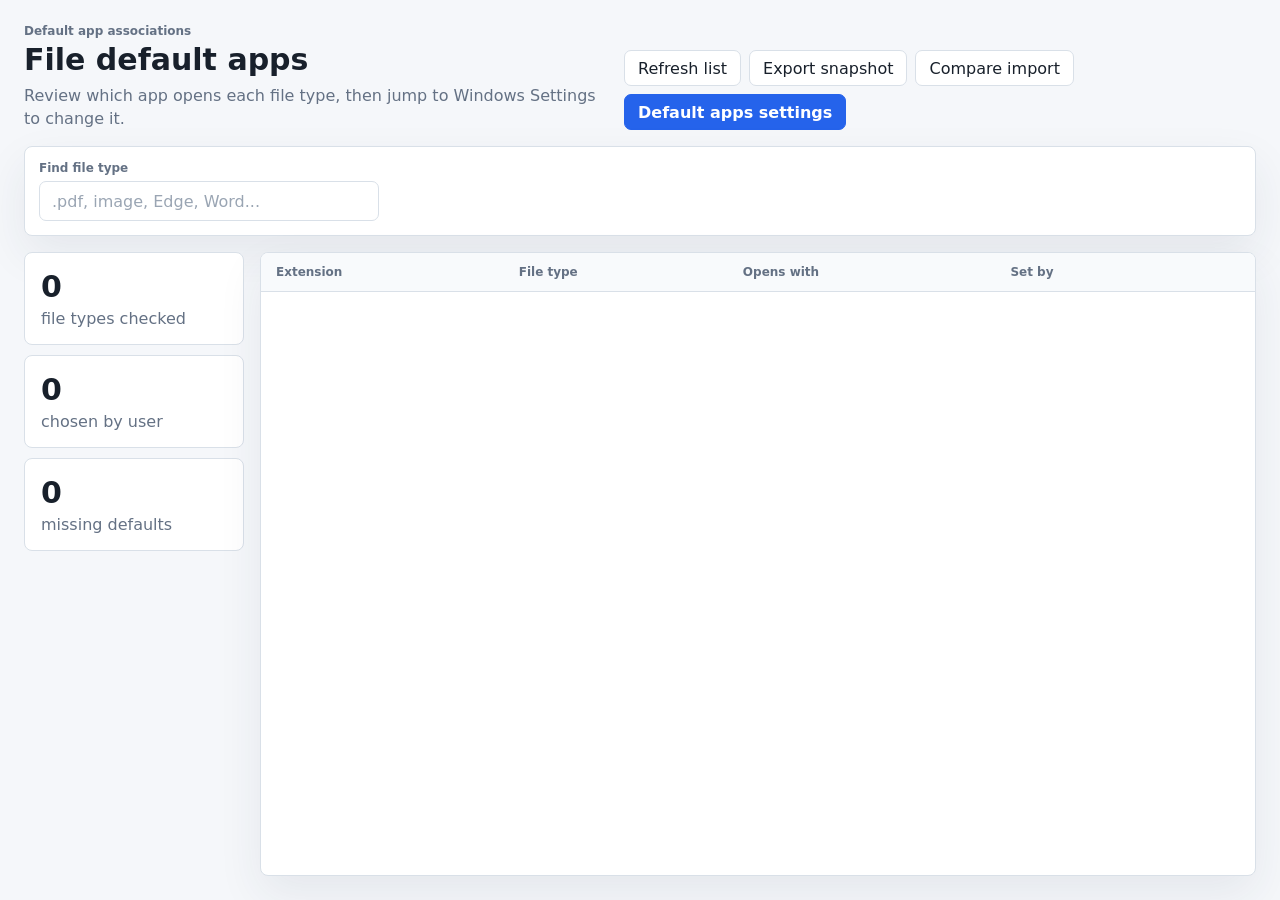
==== src/OpenWithManager.App/Web/index.html @ b6d0400b "Refine default apps UI" ====
<!doctype html>
<html lang="en">
  <head>
    <meta charset="utf-8" />
    <meta name="viewport" content="width=device-width, initial-scale=1" />
    <title>OpenWith Manager</title>
    <link rel="stylesheet" href="./styles.css" />
  </head>
  <body>
    <main class="shell">
      <section class="topbar">
        <div>
          <p class="eyebrow">Default app associations</p>
          <h1>File default apps</h1>
          <p class="subtitle">Review which app opens each file type, then jump to Windows Settings to change it.</p>
        </div>
        <div class="actions">
          <button id="refreshButton" class="icon-button" title="Refresh associations">Refresh list</button>
          <button id="exportButton" class="secondary">Export snapshot</button>
          <button id="importButton" class="secondary">Compare import</button>
          <button id="settingsButton" class="primary">Default apps settings</button>
        </div>
      </section>

      <section class="toolbar">
        <label class="search">
          <span>Find file type</span>
          <input id="searchInput" type="search" placeholder=".pdf, image, Edge, Word..." autocomplete="off" />
        </label>
        <div id="categoryFilters" class="filters"></div>
      </section>

      <section class="content">
        <aside class="summary">
          <div>
            <span class="metric" id="totalCount">0</span>
            <p>file types checked</p>
          </div>
          <div>
            <span class="metric" id="userChoiceCount">0</span>
            <p>chosen by user</p>
          </div>
          <div>
            <span class="metric" id="unknownCount">0</span>
            <p>missing defaults</p>
          </div>
        </aside>

        <section class="tableWrap">
          <table>
            <thead>
              <tr>
                <th>Extension</th>
                <th>File type</th>
                <th>Opens with</th>
                <th>Set by</th>
                <th></th>
              </tr>
            </thead>
            <tbody id="associationRows"></tbody>
          </table>
          <div id="emptyState" class="empty" hidden>No file types match your search.</div>
        </section>
      </section>
    </main>

    <dialog id="importDialog">
      <form method="dialog">
        <header>
          <h2>Snapshot comparison</h2>
          <button value="close" class="plain">Close</button>
        </header>
        <div id="importSummary" class="dialogSummary"></div>
        <div id="diffRows" class="diffRows"></div>
      </form>
    </dialog>

    <div id="toast" class="toast" hidden></div>
    <script src="./app.js"></script>
  </body>
</html>
---- src/OpenWithManager.App/Web/styles.css ----
:root {
  color-scheme: light;
  --bg: #f5f7fa;
  --surface: #ffffff;
  --surface-soft: #eef2f6;
  --text: #18202b;
  --muted: #647184;
  --line: #d9e0e8;
  --line-strong: #c4ceda;
  --accent: #2563eb;
  --accent-strong: #1d4ed8;
  --accent-soft: #e8f0ff;
  --warn: #b45309;
  --warn-soft: #fff4df;
  --shadow: 0 18px 45px rgb(38 52 74 / .08);
  font-family: "Segoe UI", system-ui, -apple-system, BlinkMacSystemFont, sans-serif;
}

* {
  box-sizing: border-box;
}

html {
  background: var(--bg);
}

body {
  margin: 0;
  min-width: 920px;
  color: var(--text);
  background: var(--bg);
}

button,
input {
  font: inherit;
}

button {
  border: 0;
  cursor: pointer;
}

button:focus-visible,
input:focus-visible {
  outline: 3px solid rgb(37 99 235 / .22);
  outline-offset: 2px;
}

.shell {
  display: grid;
  grid-template-rows: auto auto 1fr;
  gap: 16px;
  min-height: 100vh;
  padding: 24px;
}

.topbar,
.toolbar,
.content {
  width: 100%;
}

.topbar {
  display: flex;
  align-items: flex-end;
  justify-content: space-between;
  gap: 24px;
}

.eyebrow {
  margin: 0 0 5px;
  color: var(--muted);
  font-size: 12px;
  font-weight: 600;
}

h1 {
  margin: 0;
  font-size: 30px;
  line-height: 1.1;
  letter-spacing: 0;
}

.subtitle {
  max-width: 620px;
  margin: 8px 0 0;
  color: var(--muted);
  line-height: 1.45;
}

.actions,
.filters {
  display: flex;
  align-items: center;
  gap: 8px;
  flex-wrap: wrap;
}

.primary,
.secondary,
.icon-button,
.filter,
.plain {
  min-height: 36px;
  padding: 0 13px;
  border-radius: 7px;
  color: var(--text);
  background: var(--surface);
  border: 1px solid var(--line);
  transition: background .18s ease, border-color .18s ease, color .18s ease, transform .18s ease;
}

.primary {
  color: #ffffff;
  background: var(--accent);
  border-color: var(--accent);
  font-weight: 600;
}

.primary:hover {
  background: var(--accent-strong);
  border-color: var(--accent-strong);
}

.secondary:hover,
.icon-button:hover,
.filter:hover,
.plain:hover,
.rowAction:hover {
  border-color: var(--line-strong);
  background: var(--surface-soft);
}

.primary:active,
.secondary:active,
.icon-button:active,
.filter:active,
.plain:active,
.rowAction:active {
  transform: translateY(1px);
}

.toolbar {
  display: flex;
  align-items: flex-end;
  justify-content: space-between;
  gap: 18px;
  padding: 14px;
  border: 1px solid var(--line);
  border-radius: 8px;
  background: var(--surface);
  box-shadow: var(--shadow);
}

.search {
  display: grid;
  gap: 6px;
  min-width: 340px;
}

.search span {
  color: var(--muted);
  font-size: 12px;
  font-weight: 600;
}

input {
  width: 100%;
  height: 40px;
  padding: 0 12px;
  border-radius: 7px;
  color: var(--text);
  background: #ffffff;
  border: 1px solid var(--line);
  outline: none;
}

input::placeholder {
  color: #9aa5b3;
}

input:focus {
  border-color: var(--accent);
}

.filter[aria-pressed="true"] {
  color: var(--accent-strong);
  background: var(--accent-soft);
  border-color: #b8cdfb;
  font-weight: 650;
}

.content {
  display: grid;
  grid-template-columns: 220px minmax(0, 1fr);
  gap: 16px;
  min-height: 0;
}

.summary {
  display: grid;
  align-content: start;
  gap: 10px;
}

.summary div {
  padding: 16px;
  border-radius: 8px;
  border: 1px solid var(--line);
  background: var(--surface);
}

.metric {
  display: block;
  font-size: 30px;
  font-weight: 700;
  font-variant-numeric: tabular-nums;
}

.summary p {
  margin: 5px 0 0;
  color: var(--muted);
}

.tableWrap {
  overflow: hidden;
  border-radius: 8px;
  border: 1px solid var(--line);
  background: var(--surface);
  box-shadow: var(--shadow);
}

table {
  width: 100%;
  border-collapse: collapse;
}

thead {
  position: sticky;
  top: 0;
  z-index: 1;
  background: #f8fafc;
}

th,
td {
  padding: 12px 15px;
  border-bottom: 1px solid var(--line);
  text-align: left;
  vertical-align: middle;
}

th {
  color: var(--muted);
  font-size: 12px;
  font-weight: 650;
}

td {
  color: var(--text);
}

tbody tr:hover {
  background: #f9fbfd;
}

.extension {
  color: var(--accent-strong);
  font-weight: 700;
}

.muted {
  color: var(--muted);
}

.source {
  display: inline-flex;
  align-items: center;
  min-height: 24px;
  padding: 0 8px;
  border-radius: 7px;
  color: var(--muted);
  background: #f3f5f8;
  border: 1px solid var(--line);
  font-size: 12px;
  font-weight: 600;
}

.source.UserChoice {
  color: var(--accent-strong);
  background: var(--accent-soft);
  border-color: #b8cdfb;
}

.source.Unknown {
  color: var(--warn);
  background: var(--warn-soft);
  border-color: #f6d79a;
}

.rowAction {
  min-height: 31px;
  padding: 0 10px;
  border-radius: 7px;
  color: var(--accent-strong);
  background: transparent;
  border: 1px solid var(--line);
  transition: background .18s ease, border-color .18s ease, transform .18s ease;
}

.empty {
  padding: 42px;
  color: var(--muted);
  text-align: center;
}

dialog {
  width: min(780px, 90vw);
  max-height: 80vh;
  color: var(--text);
  background: var(--surface);
  border: 1px solid var(--line);
  border-radius: 8px;
  box-shadow: 0 24px 70px rgb(38 52 74 / .18);
}

dialog::backdrop {
  background: rgb(24 32 43 / .28);
}

dialog header {
  display: flex;
  justify-content: space-between;
  align-items: center;
  gap: 18px;
}

dialog h2 {
  margin: 0;
  font-size: 22px;
}

.dialogSummary {
  margin: 16px 0;
  color: var(--muted);
}

.diffRows {
  display: grid;
  gap: 8px;
  max-height: 54vh;
  overflow: auto;
}

.diffItem {
  display: grid;
  grid-template-columns: 90px 1fr 110px;
  gap: 12px;
  padding: 12px;
  border: 1px solid var(--line);
  border-radius: 8px;
  background: #fbfcfe;
}

.toast {
  position: fixed;
  right: 24px;
  bottom: 24px;
  max-width: 420px;
  padding: 13px 15px;
  border-radius: 8px;
  color: var(--text);
  background: var(--surface);
  border: 1px solid var(--line-strong);
  box-shadow: 0 18px 50px rgb(38 52 74 / .18);
}
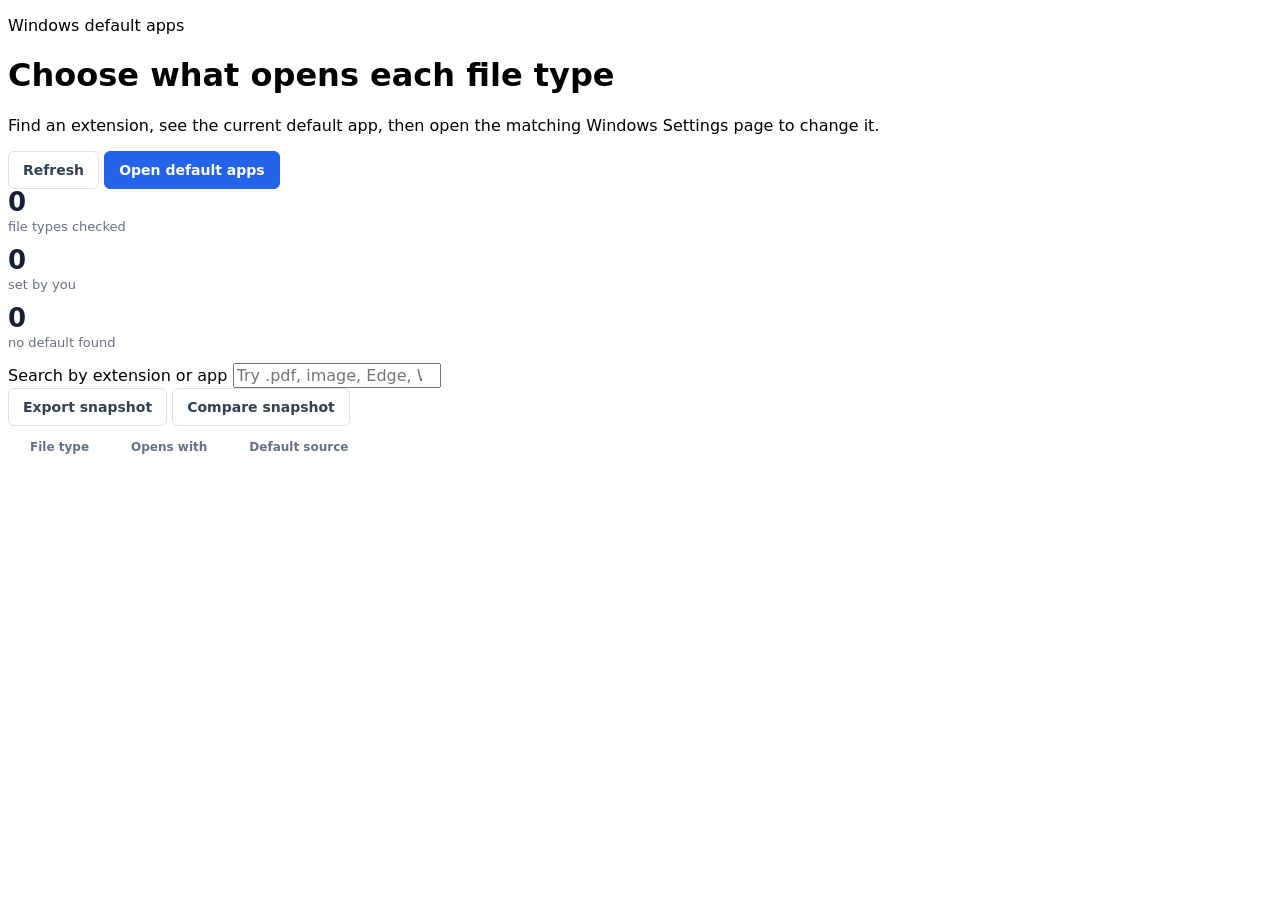
==== commit 8100ff95: "Rework UI with local Tailwind" ====
--- a/src/OpenWithManager.App/Web/index.html
+++ b/src/OpenWithManager.App/Web/index.html
@@ -4,78 +4,97 @@
     <meta charset="utf-8" />
     <meta name="viewport" content="width=device-width, initial-scale=1" />
     <title>OpenWith Manager</title>
+    <script src="./vendor/tailwindcss-3.4.17.js"></script>
     <link rel="stylesheet" href="./styles.css" />
   </head>
-  <body>
-    <main class="shell">
-      <section class="topbar">
-        <div>
-          <p class="eyebrow">Default app associations</p>
-          <h1>File default apps</h1>
-          <p class="subtitle">Review which app opens each file type, then jump to Windows Settings to change it.</p>
+  <body class="bg-slate-50 text-slate-900 antialiased">
+    <main class="mx-auto flex min-h-screen max-w-7xl flex-col gap-5 px-4 py-5 sm:px-6 lg:px-7">
+      <header class="rounded-lg border border-slate-200 bg-white px-6 py-5 shadow-sm">
+        <div class="flex flex-col items-start justify-between gap-4 lg:flex-row lg:gap-8">
+          <div class="max-w-2xl">
+            <p class="text-sm font-medium text-blue-700">Windows default apps</p>
+            <h1 class="mt-1 text-3xl font-semibold tracking-normal text-slate-900">Choose what opens each file type</h1>
+            <p class="mt-2 text-sm leading-6 text-slate-500">
+              Find an extension, see the current default app, then open the matching Windows Settings page to change it.
+            </p>
+          </div>
+          <div class="flex shrink-0 flex-wrap items-center gap-2">
+            <button id="refreshButton" class="btn-secondary" title="Refresh file type list">Refresh</button>
+            <button id="settingsButton" class="btn-primary">Open default apps</button>
+          </div>
         </div>
-        <div class="actions">
-          <button id="refreshButton" class="icon-button" title="Refresh associations">Refresh list</button>
-          <button id="exportButton" class="secondary">Export snapshot</button>
-          <button id="importButton" class="secondary">Compare import</button>
-          <button id="settingsButton" class="primary">Default apps settings</button>
+
+        <div class="mt-5 grid gap-px overflow-hidden rounded-md border border-slate-200 bg-slate-200 sm:grid-cols-3">
+          <div class="bg-slate-50 px-4 py-3">
+            <span class="metric" id="totalCount">0</span>
+            <p class="metric-label">file types checked</p>
+          </div>
+          <div class="bg-slate-50 px-4 py-3">
+            <span class="metric" id="userChoiceCount">0</span>
+            <p class="metric-label">set by you</p>
+          </div>
+          <div class="bg-slate-50 px-4 py-3">
+            <span class="metric" id="unknownCount">0</span>
+            <p class="metric-label">no default found</p>
+          </div>
         </div>
+      </header>
+
+      <section class="rounded-lg border border-slate-200 bg-white p-4 shadow-sm">
+        <div class="flex flex-col items-stretch justify-between gap-4 lg:flex-row lg:items-end">
+          <label class="grid flex-1 gap-2">
+            <span class="text-sm font-medium text-slate-900">Search by extension or app</span>
+            <input
+              id="searchInput"
+              class="h-11 rounded-md border border-slate-200 bg-white px-3 text-sm text-slate-900 outline-none transition focus:border-blue-500 focus:ring-4 focus:ring-blue-100"
+              type="search"
+              placeholder="Try .pdf, image, Edge, Word..."
+              autocomplete="off"
+            />
+          </label>
+          <div class="flex shrink-0 flex-wrap items-center gap-2">
+            <button id="exportButton" class="btn-secondary">Export snapshot</button>
+            <button id="importButton" class="btn-secondary">Compare snapshot</button>
+          </div>
+        </div>
+        <div id="categoryFilters" class="mt-4 flex flex-wrap gap-2"></div>
       </section>
 
-      <section class="toolbar">
-        <label class="search">
-          <span>Find file type</span>
-          <input id="searchInput" type="search" placeholder=".pdf, image, Edge, Word..." autocomplete="off" />
-        </label>
-        <div id="categoryFilters" class="filters"></div>
-      </section>
-
-      <section class="content">
-        <aside class="summary">
-          <div>
-            <span class="metric" id="totalCount">0</span>
-            <p>file types checked</p>
-          </div>
-          <div>
-            <span class="metric" id="userChoiceCount">0</span>
-            <p>chosen by user</p>
-          </div>
-          <div>
-            <span class="metric" id="unknownCount">0</span>
-            <p>missing defaults</p>
-          </div>
-        </aside>
-
-        <section class="tableWrap">
-          <table>
-            <thead>
-              <tr>
-                <th>Extension</th>
-                <th>File type</th>
-                <th>Opens with</th>
-                <th>Set by</th>
-                <th></th>
-              </tr>
-            </thead>
-            <tbody id="associationRows"></tbody>
-          </table>
-          <div id="emptyState" class="empty" hidden>No file types match your search.</div>
-        </section>
+      <section class="overflow-x-auto rounded-lg border border-slate-200 bg-white shadow-sm">
+        <table class="min-w-[860px] w-full border-collapse">
+          <thead class="bg-slate-100">
+            <tr>
+              <th class="table-head w-[190px]">File type</th>
+              <th class="table-head">Opens with</th>
+              <th class="table-head w-[170px]">Default source</th>
+              <th class="table-head w-[150px]"></th>
+            </tr>
+          </thead>
+          <tbody id="associationRows" class="divide-y divide-slate-200"></tbody>
+        </table>
+        <div id="emptyState" class="px-8 py-14 text-center text-sm text-slate-500" hidden>
+          No file types match your search.
+        </div>
       </section>
     </main>
 
-    <dialog id="importDialog">
+    <dialog id="importDialog" class="w-[min(820px,90vw)] rounded-lg border border-slate-200 bg-white p-0 text-slate-900 shadow-2xl">
       <form method="dialog">
-        <header>
-          <h2>Snapshot comparison</h2>
-          <button value="close" class="plain">Close</button>
+        <header class="flex items-center justify-between border-b border-slate-200 px-5 py-4">
+          <div>
+            <h2 class="text-lg font-semibold">Snapshot comparison</h2>
+            <p class="text-sm text-slate-500">Imported defaults are compared with this PC.</p>
+          </div>
+          <button value="close" class="btn-secondary">Close</button>
         </header>
-        <div id="importSummary" class="dialogSummary"></div>
-        <div id="diffRows" class="diffRows"></div>
+        <div class="p-5">
+          <div id="importSummary" class="mb-4 text-sm leading-6 text-slate-500"></div>
+          <div id="diffRows" class="grid max-h-[54vh] gap-2 overflow-auto"></div>
+        </div>
       </form>
     </dialog>
 
-    <div id="toast" class="toast" hidden></div>
+    <div id="toast" class="fixed bottom-6 right-6 max-w-md rounded-md border border-slate-200 bg-white px-4 py-3 text-sm text-slate-900 shadow-lg" hidden></div>
     <script src="./app.js"></script>
   </body>
 </html>
--- a/src/OpenWithManager.App/Web/styles.css
+++ b/src/OpenWithManager.App/Web/styles.css
@@ -1,34 +1,10 @@
 :root {
   color-scheme: light;
-  --bg: #f5f7fa;
-  --surface: #ffffff;
-  --surface-soft: #eef2f6;
-  --text: #18202b;
-  --muted: #647184;
-  --line: #d9e0e8;
-  --line-strong: #c4ceda;
-  --accent: #2563eb;
-  --accent-strong: #1d4ed8;
-  --accent-soft: #e8f0ff;
-  --warn: #b45309;
-  --warn-soft: #fff4df;
-  --shadow: 0 18px 45px rgb(38 52 74 / .08);
   font-family: "Segoe UI", system-ui, -apple-system, BlinkMacSystemFont, sans-serif;
 }
 
 * {
   box-sizing: border-box;
-}
-
-html {
-  background: var(--bg);
-}
-
-body {
-  margin: 0;
-  min-width: 920px;
-  color: var(--text);
-  background: var(--bg);
 }
 
 button,
@@ -37,8 +13,45 @@
 }
 
 button {
-  border: 0;
   cursor: pointer;
+}
+
+.btn-primary,
+.btn-secondary {
+  min-height: 38px;
+  border-radius: 6px;
+  padding: 0 14px;
+  font-size: 14px;
+  font-weight: 600;
+  transition: background .18s ease, border-color .18s ease, color .18s ease, transform .18s ease;
+}
+
+.btn-primary {
+  color: #ffffff;
+  background: #2563eb;
+  border: 1px solid #2563eb;
+}
+
+.btn-primary:hover {
+  background: #1d4ed8;
+  border-color: #1d4ed8;
+}
+
+.btn-secondary {
+  color: #334155;
+  background: #ffffff;
+  border: 1px solid #d9e1ec;
+}
+
+.btn-secondary:hover {
+  background: #f8fafc;
+  border-color: #c4ceda;
+}
+
+.btn-primary:active,
+.btn-secondary:active,
+button:active {
+  transform: translateY(1px);
 }
 
 button:focus-visible,
@@ -47,331 +60,29 @@
   outline-offset: 2px;
 }
 
-.shell {
-  display: grid;
-  grid-template-rows: auto auto 1fr;
-  gap: 16px;
-  min-height: 100vh;
-  padding: 24px;
-}
-
-.topbar,
-.toolbar,
-.content {
-  width: 100%;
-}
-
-.topbar {
-  display: flex;
-  align-items: flex-end;
-  justify-content: space-between;
-  gap: 24px;
-}
-
-.eyebrow {
-  margin: 0 0 5px;
-  color: var(--muted);
-  font-size: 12px;
-  font-weight: 600;
-}
-
-h1 {
-  margin: 0;
-  font-size: 30px;
-  line-height: 1.1;
-  letter-spacing: 0;
-}
-
-.subtitle {
-  max-width: 620px;
-  margin: 8px 0 0;
-  color: var(--muted);
-  line-height: 1.45;
-}
-
-.actions,
-.filters {
-  display: flex;
-  align-items: center;
-  gap: 8px;
-  flex-wrap: wrap;
-}
-
-.primary,
-.secondary,
-.icon-button,
-.filter,
-.plain {
-  min-height: 36px;
-  padding: 0 13px;
-  border-radius: 7px;
-  color: var(--text);
-  background: var(--surface);
-  border: 1px solid var(--line);
-  transition: background .18s ease, border-color .18s ease, color .18s ease, transform .18s ease;
-}
-
-.primary {
-  color: #ffffff;
-  background: var(--accent);
-  border-color: var(--accent);
-  font-weight: 600;
-}
-
-.primary:hover {
-  background: var(--accent-strong);
-  border-color: var(--accent-strong);
-}
-
-.secondary:hover,
-.icon-button:hover,
-.filter:hover,
-.plain:hover,
-.rowAction:hover {
-  border-color: var(--line-strong);
-  background: var(--surface-soft);
-}
-
-.primary:active,
-.secondary:active,
-.icon-button:active,
-.filter:active,
-.plain:active,
-.rowAction:active {
-  transform: translateY(1px);
-}
-
-.toolbar {
-  display: flex;
-  align-items: flex-end;
-  justify-content: space-between;
-  gap: 18px;
-  padding: 14px;
-  border: 1px solid var(--line);
-  border-radius: 8px;
-  background: var(--surface);
-  box-shadow: var(--shadow);
-}
-
-.search {
-  display: grid;
-  gap: 6px;
-  min-width: 340px;
-}
-
-.search span {
-  color: var(--muted);
-  font-size: 12px;
-  font-weight: 600;
-}
-
-input {
-  width: 100%;
-  height: 40px;
-  padding: 0 12px;
-  border-radius: 7px;
-  color: var(--text);
-  background: #ffffff;
-  border: 1px solid var(--line);
-  outline: none;
-}
-
-input::placeholder {
-  color: #9aa5b3;
-}
-
-input:focus {
-  border-color: var(--accent);
-}
-
-.filter[aria-pressed="true"] {
-  color: var(--accent-strong);
-  background: var(--accent-soft);
-  border-color: #b8cdfb;
-  font-weight: 650;
-}
-
-.content {
-  display: grid;
-  grid-template-columns: 220px minmax(0, 1fr);
-  gap: 16px;
-  min-height: 0;
-}
-
-.summary {
-  display: grid;
-  align-content: start;
-  gap: 10px;
-}
-
-.summary div {
-  padding: 16px;
-  border-radius: 8px;
-  border: 1px solid var(--line);
-  background: var(--surface);
-}
-
 .metric {
   display: block;
-  font-size: 30px;
+  color: #172033;
+  font-size: 26px;
   font-weight: 700;
+  line-height: 1;
   font-variant-numeric: tabular-nums;
 }
 
-.summary p {
-  margin: 5px 0 0;
-  color: var(--muted);
+.metric-label {
+  margin-top: 4px;
+  color: #667085;
+  font-size: 13px;
 }
 
-.tableWrap {
-  overflow: hidden;
-  border-radius: 8px;
-  border: 1px solid var(--line);
-  background: var(--surface);
-  box-shadow: var(--shadow);
-}
-
-table {
-  width: 100%;
-  border-collapse: collapse;
-}
-
-thead {
-  position: sticky;
-  top: 0;
-  z-index: 1;
-  background: #f8fafc;
-}
-
-th,
-td {
-  padding: 12px 15px;
-  border-bottom: 1px solid var(--line);
-  text-align: left;
-  vertical-align: middle;
-}
-
-th {
-  color: var(--muted);
+.table-head {
+  padding: 12px 20px;
+  color: #667085;
   font-size: 12px;
   font-weight: 650;
-}
-
-td {
-  color: var(--text);
-}
-
-tbody tr:hover {
-  background: #f9fbfd;
-}
-
-.extension {
-  color: var(--accent-strong);
-  font-weight: 700;
-}
-
-.muted {
-  color: var(--muted);
-}
-
-.source {
-  display: inline-flex;
-  align-items: center;
-  min-height: 24px;
-  padding: 0 8px;
-  border-radius: 7px;
-  color: var(--muted);
-  background: #f3f5f8;
-  border: 1px solid var(--line);
-  font-size: 12px;
-  font-weight: 600;
-}
-
-.source.UserChoice {
-  color: var(--accent-strong);
-  background: var(--accent-soft);
-  border-color: #b8cdfb;
-}
-
-.source.Unknown {
-  color: var(--warn);
-  background: var(--warn-soft);
-  border-color: #f6d79a;
-}
-
-.rowAction {
-  min-height: 31px;
-  padding: 0 10px;
-  border-radius: 7px;
-  color: var(--accent-strong);
-  background: transparent;
-  border: 1px solid var(--line);
-  transition: background .18s ease, border-color .18s ease, transform .18s ease;
-}
-
-.empty {
-  padding: 42px;
-  color: var(--muted);
-  text-align: center;
-}
-
-dialog {
-  width: min(780px, 90vw);
-  max-height: 80vh;
-  color: var(--text);
-  background: var(--surface);
-  border: 1px solid var(--line);
-  border-radius: 8px;
-  box-shadow: 0 24px 70px rgb(38 52 74 / .18);
+  text-align: left;
 }
 
 dialog::backdrop {
-  background: rgb(24 32 43 / .28);
+  background: rgb(15 23 42 / .28);
 }
-
-dialog header {
-  display: flex;
-  justify-content: space-between;
-  align-items: center;
-  gap: 18px;
-}
-
-dialog h2 {
-  margin: 0;
-  font-size: 22px;
-}
-
-.dialogSummary {
-  margin: 16px 0;
-  color: var(--muted);
-}
-
-.diffRows {
-  display: grid;
-  gap: 8px;
-  max-height: 54vh;
-  overflow: auto;
-}
-
-.diffItem {
-  display: grid;
-  grid-template-columns: 90px 1fr 110px;
-  gap: 12px;
-  padding: 12px;
-  border: 1px solid var(--line);
-  border-radius: 8px;
-  background: #fbfcfe;
-}
-
-.toast {
-  position: fixed;
-  right: 24px;
-  bottom: 24px;
-  max-width: 420px;
-  padding: 13px 15px;
-  border-radius: 8px;
-  color: var(--text);
-  background: var(--surface);
-  border: 1px solid var(--line-strong);
-  box-shadow: 0 18px 50px rgb(38 52 74 / .18);
-}
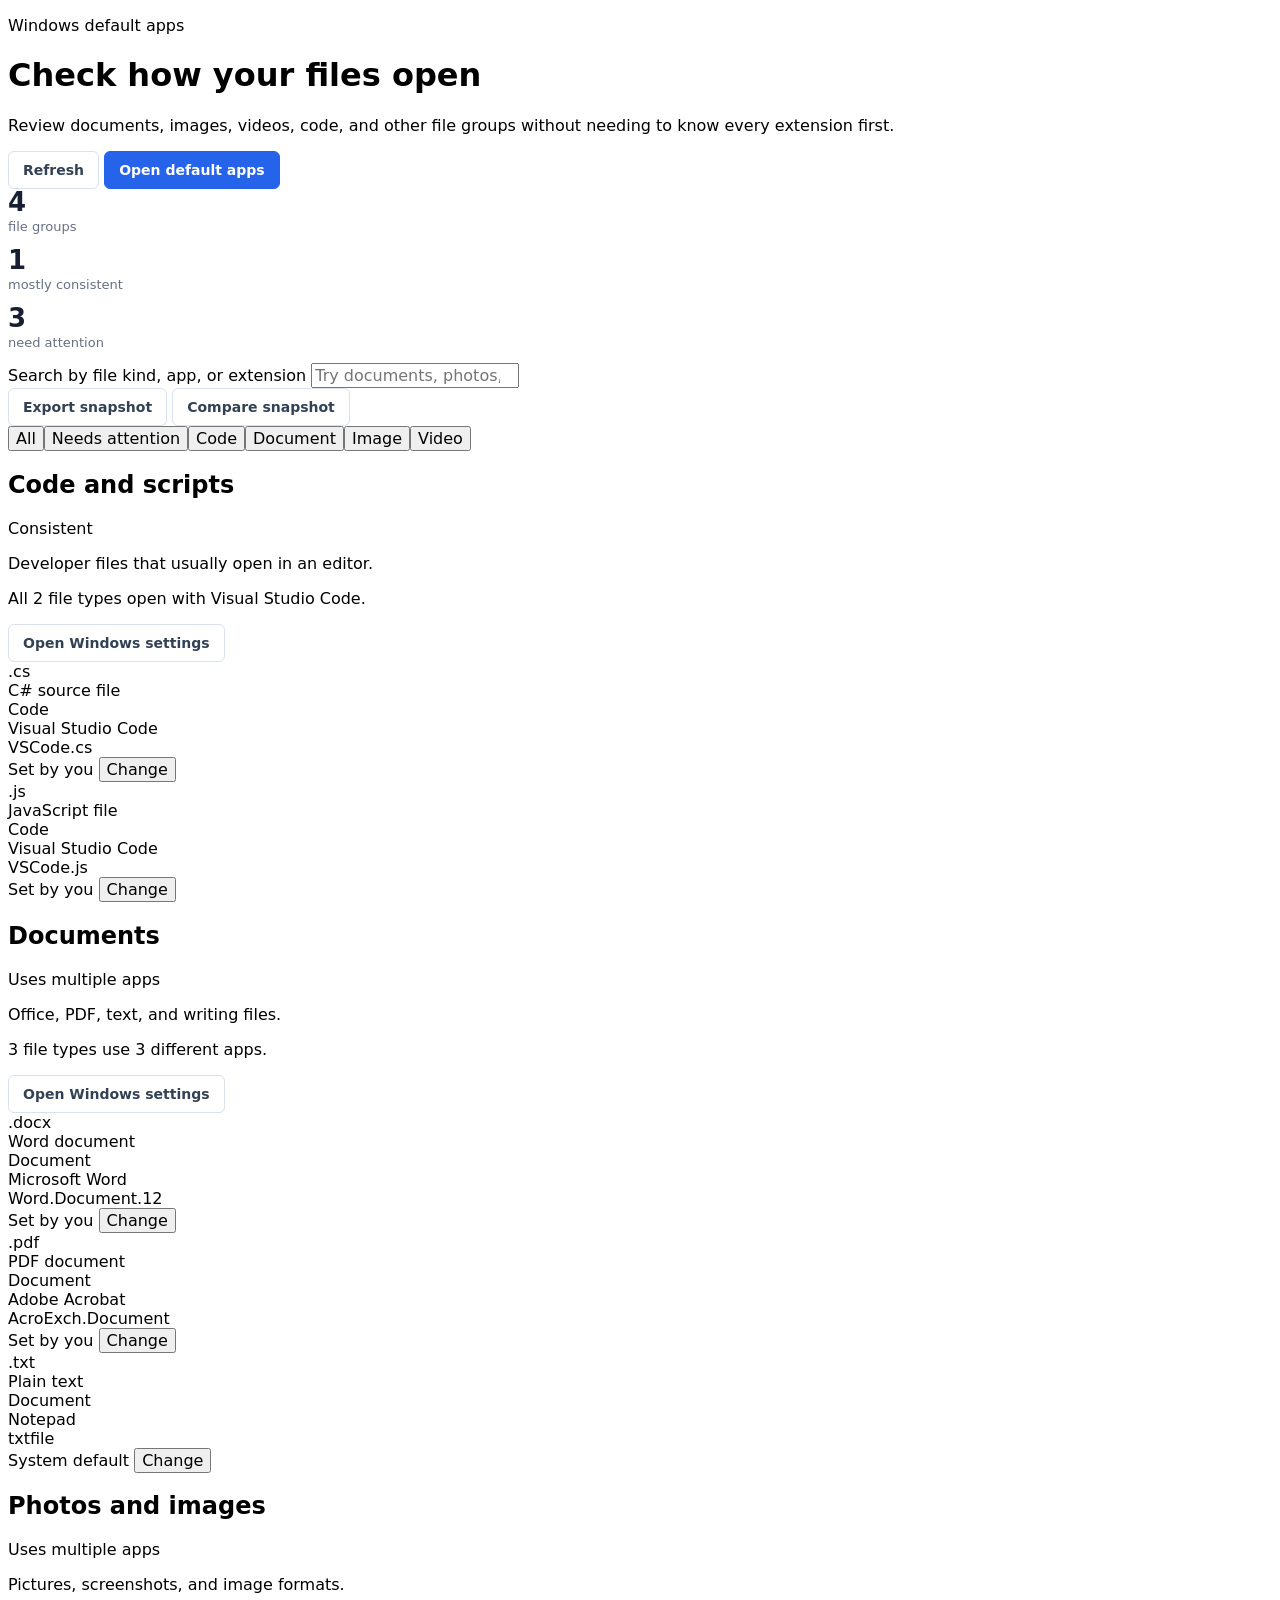
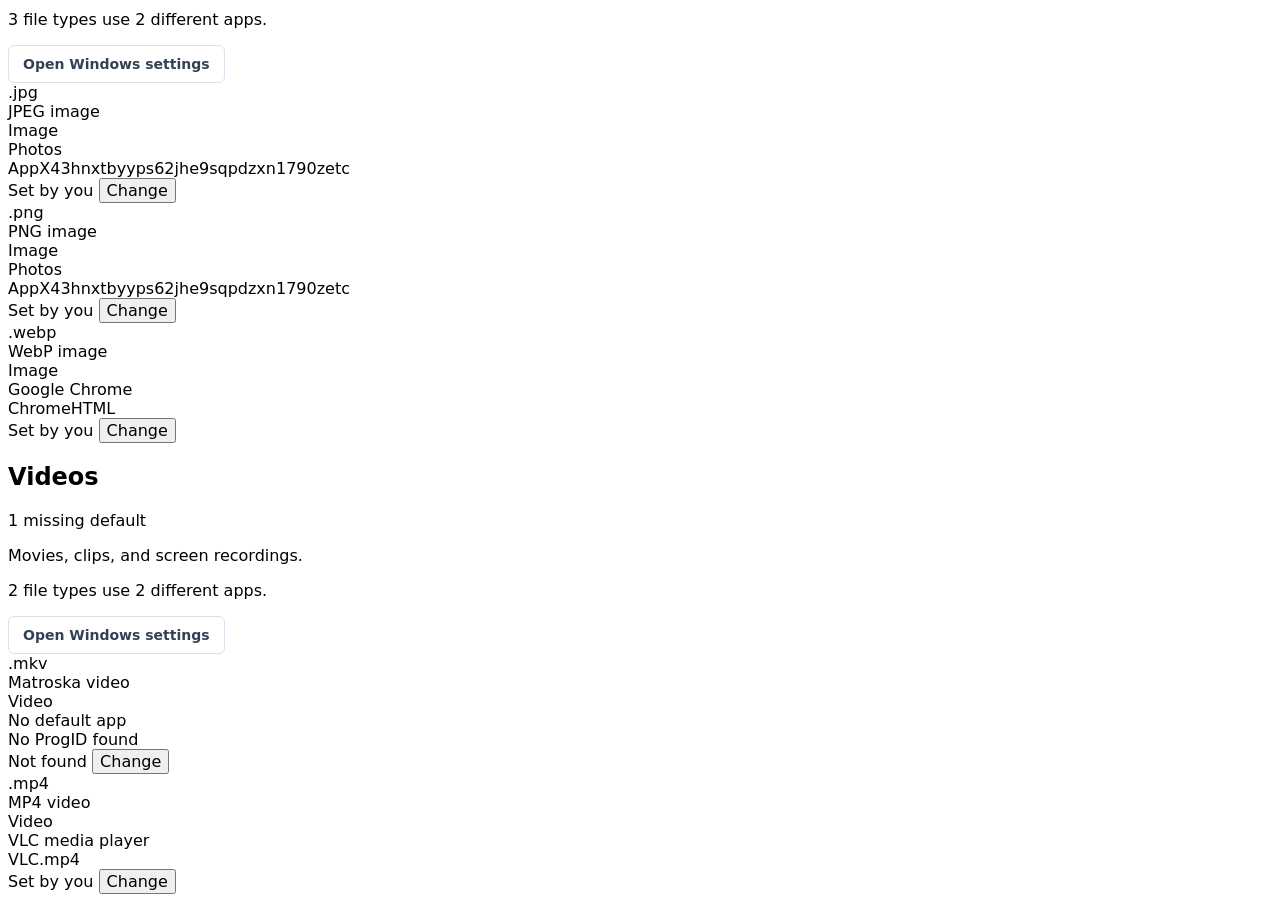
==== commit d67357bc: "Group file defaults by purpose" ====
--- a/src/OpenWithManager.App/Web/index.html
+++ b/src/OpenWithManager.App/Web/index.html
@@ -13,9 +13,9 @@
         <div class="flex flex-col items-start justify-between gap-4 lg:flex-row lg:gap-8">
           <div class="max-w-2xl">
             <p class="text-sm font-medium text-blue-700">Windows default apps</p>
-            <h1 class="mt-1 text-3xl font-semibold tracking-normal text-slate-900">Choose what opens each file type</h1>
+            <h1 class="mt-1 text-3xl font-semibold tracking-normal text-slate-900">Check how your files open</h1>
             <p class="mt-2 text-sm leading-6 text-slate-500">
-              Find an extension, see the current default app, then open the matching Windows Settings page to change it.
+              Review documents, images, videos, code, and other file groups without needing to know every extension first.
             </p>
           </div>
           <div class="flex shrink-0 flex-wrap items-center gap-2">
@@ -27,15 +27,15 @@
         <div class="mt-5 grid gap-px overflow-hidden rounded-md border border-slate-200 bg-slate-200 sm:grid-cols-3">
           <div class="bg-slate-50 px-4 py-3">
             <span class="metric" id="totalCount">0</span>
-            <p class="metric-label">file types checked</p>
+            <p class="metric-label">file groups</p>
           </div>
           <div class="bg-slate-50 px-4 py-3">
             <span class="metric" id="userChoiceCount">0</span>
-            <p class="metric-label">set by you</p>
+            <p class="metric-label">mostly consistent</p>
           </div>
           <div class="bg-slate-50 px-4 py-3">
             <span class="metric" id="unknownCount">0</span>
-            <p class="metric-label">no default found</p>
+            <p class="metric-label">need attention</p>
           </div>
         </div>
       </header>
@@ -43,12 +43,12 @@
       <section class="rounded-lg border border-slate-200 bg-white p-4 shadow-sm">
         <div class="flex flex-col items-stretch justify-between gap-4 lg:flex-row lg:items-end">
           <label class="grid flex-1 gap-2">
-            <span class="text-sm font-medium text-slate-900">Search by extension or app</span>
+            <span class="text-sm font-medium text-slate-900">Search by file kind, app, or extension</span>
             <input
               id="searchInput"
               class="h-11 rounded-md border border-slate-200 bg-white px-3 text-sm text-slate-900 outline-none transition focus:border-blue-500 focus:ring-4 focus:ring-blue-100"
               type="search"
-              placeholder="Try .pdf, image, Edge, Word..."
+              placeholder="Try documents, photos, video, VS Code, .pdf..."
               autocomplete="off"
             />
           </label>
@@ -60,21 +60,9 @@
         <div id="categoryFilters" class="mt-4 flex flex-wrap gap-2"></div>
       </section>
 
-      <section class="overflow-x-auto rounded-lg border border-slate-200 bg-white shadow-sm">
-        <table class="min-w-[860px] w-full border-collapse">
-          <thead class="bg-slate-100">
-            <tr>
-              <th class="table-head w-[190px]">File type</th>
-              <th class="table-head">Opens with</th>
-              <th class="table-head w-[170px]">Default source</th>
-              <th class="table-head w-[150px]"></th>
-            </tr>
-          </thead>
-          <tbody id="associationRows" class="divide-y divide-slate-200"></tbody>
-        </table>
-        <div id="emptyState" class="px-8 py-14 text-center text-sm text-slate-500" hidden>
-          No file types match your search.
-        </div>
+      <section class="grid gap-4" id="fileGroups"></section>
+      <section id="emptyState" class="rounded-lg border border-slate-200 bg-white px-8 py-14 text-center text-sm text-slate-500 shadow-sm" hidden>
+        No file groups match your search.
       </section>
     </main>
 
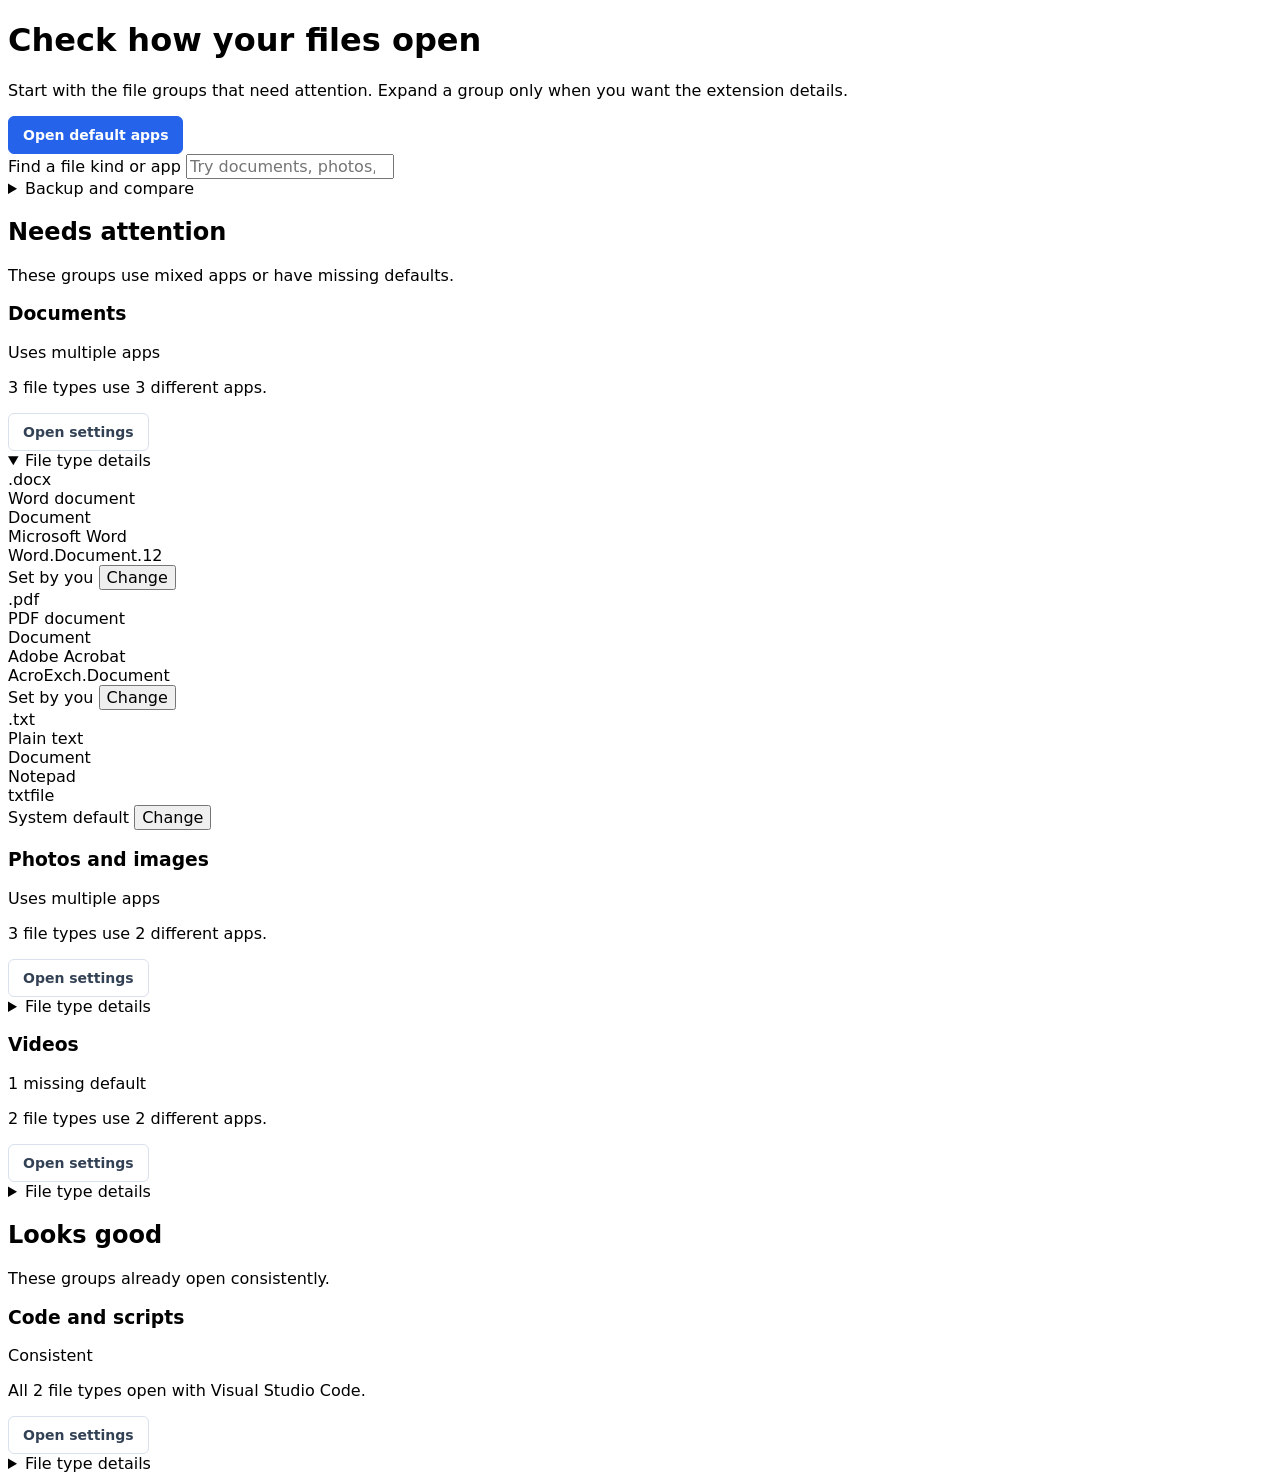
==== commit 3af142c1: "Simplify default apps UI focus" ====
--- a/src/OpenWithManager.App/Web/index.html
+++ b/src/OpenWithManager.App/Web/index.html
@@ -12,38 +12,21 @@
       <header class="rounded-lg border border-slate-200 bg-white px-6 py-5 shadow-sm">
         <div class="flex flex-col items-start justify-between gap-4 lg:flex-row lg:gap-8">
           <div class="max-w-2xl">
-            <p class="text-sm font-medium text-blue-700">Windows default apps</p>
             <h1 class="mt-1 text-3xl font-semibold tracking-normal text-slate-900">Check how your files open</h1>
             <p class="mt-2 text-sm leading-6 text-slate-500">
-              Review documents, images, videos, code, and other file groups without needing to know every extension first.
+              Start with the file groups that need attention. Expand a group only when you want the extension details.
             </p>
           </div>
           <div class="flex shrink-0 flex-wrap items-center gap-2">
-            <button id="refreshButton" class="btn-secondary" title="Refresh file type list">Refresh</button>
             <button id="settingsButton" class="btn-primary">Open default apps</button>
-          </div>
-        </div>
-
-        <div class="mt-5 grid gap-px overflow-hidden rounded-md border border-slate-200 bg-slate-200 sm:grid-cols-3">
-          <div class="bg-slate-50 px-4 py-3">
-            <span class="metric" id="totalCount">0</span>
-            <p class="metric-label">file groups</p>
-          </div>
-          <div class="bg-slate-50 px-4 py-3">
-            <span class="metric" id="userChoiceCount">0</span>
-            <p class="metric-label">mostly consistent</p>
-          </div>
-          <div class="bg-slate-50 px-4 py-3">
-            <span class="metric" id="unknownCount">0</span>
-            <p class="metric-label">need attention</p>
           </div>
         </div>
       </header>
 
       <section class="rounded-lg border border-slate-200 bg-white p-4 shadow-sm">
-        <div class="flex flex-col items-stretch justify-between gap-4 lg:flex-row lg:items-end">
-          <label class="grid flex-1 gap-2">
-            <span class="text-sm font-medium text-slate-900">Search by file kind, app, or extension</span>
+        <div class="grid gap-3">
+          <label class="grid gap-2">
+            <span class="text-sm font-medium text-slate-900">Find a file kind or app</span>
             <input
               id="searchInput"
               class="h-11 rounded-md border border-slate-200 bg-white px-3 text-sm text-slate-900 outline-none transition focus:border-blue-500 focus:ring-4 focus:ring-blue-100"
@@ -52,12 +35,16 @@
               autocomplete="off"
             />
           </label>
-          <div class="flex shrink-0 flex-wrap items-center gap-2">
-            <button id="exportButton" class="btn-secondary">Export snapshot</button>
-            <button id="importButton" class="btn-secondary">Compare snapshot</button>
-          </div>
+          <details class="text-sm text-slate-500">
+            <summary class="cursor-pointer select-none font-medium text-slate-600">Backup and compare</summary>
+            <div class="mt-3 flex flex-wrap items-center gap-2">
+              <button id="refreshButton" class="btn-secondary" title="Refresh file type list">Refresh</button>
+              <button id="exportButton" class="btn-secondary">Export snapshot</button>
+              <button id="importButton" class="btn-secondary">Compare snapshot</button>
+            </div>
+          </details>
         </div>
-        <div id="categoryFilters" class="mt-4 flex flex-wrap gap-2"></div>
+        <div id="categoryFilters" hidden></div>
       </section>
 
       <section class="grid gap-4" id="fileGroups"></section>
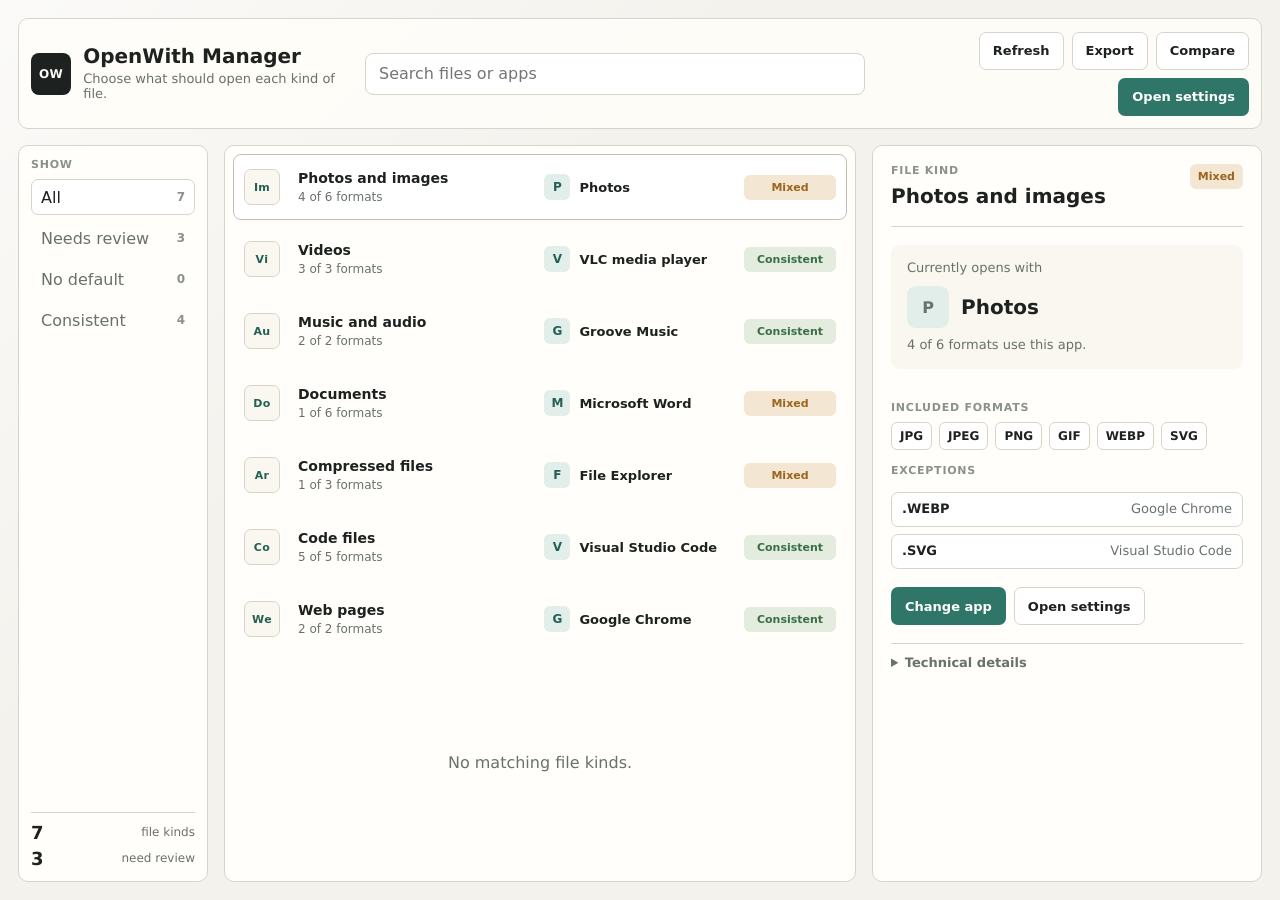
==== commit 479381a4: "Redesign UI around file kind intent" ====
--- a/src/OpenWithManager.App/Web/index.html
+++ b/src/OpenWithManager.App/Web/index.html
@@ -4,72 +4,77 @@
     <meta charset="utf-8" />
     <meta name="viewport" content="width=device-width, initial-scale=1" />
     <title>OpenWith Manager</title>
+    <link rel="icon" href="data:image/svg+xml,%3Csvg xmlns='http://www.w3.org/2000/svg' viewBox='0 0 64 64'%3E%3Crect width='64' height='64' rx='12' fill='%231d211f'/%3E%3Ctext x='32' y='38' text-anchor='middle' font-family='Segoe UI,Arial,sans-serif' font-size='18' font-weight='700' fill='%23fffefa'%3EOW%3C/text%3E%3C/svg%3E" />
     <script src="./vendor/tailwindcss-3.4.17.js"></script>
     <link rel="stylesheet" href="./styles.css" />
   </head>
-  <body class="bg-slate-50 text-slate-900 antialiased">
-    <main class="mx-auto flex min-h-screen max-w-7xl flex-col gap-5 px-4 py-5 sm:px-6 lg:px-7">
-      <header class="rounded-lg border border-slate-200 bg-white px-6 py-5 shadow-sm">
-        <div class="flex flex-col items-start justify-between gap-4 lg:flex-row lg:gap-8">
-          <div class="max-w-2xl">
-            <h1 class="mt-1 text-3xl font-semibold tracking-normal text-slate-900">Check how your files open</h1>
-            <p class="mt-2 text-sm leading-6 text-slate-500">
-              Start with the file groups that need attention. Expand a group only when you want the extension details.
-            </p>
+  <body>
+    <main class="shell">
+      <header class="command-bar">
+        <div class="brand">
+          <span class="brand-mark" aria-hidden="true">OW</span>
+          <div>
+            <h1>OpenWith Manager</h1>
+            <p>Choose what should open each kind of file.</p>
           </div>
-          <div class="flex shrink-0 flex-wrap items-center gap-2">
-            <button id="settingsButton" class="btn-primary">Open default apps</button>
-          </div>
+        </div>
+
+        <label class="search">
+          <span class="sr-only">Search files or apps</span>
+          <input id="searchInput" type="search" placeholder="Search files or apps" autocomplete="off" />
+        </label>
+
+        <div class="actions" aria-label="Actions">
+          <button id="refreshButton" class="button secondary" type="button">Refresh</button>
+          <button id="exportButton" class="button secondary" type="button">Export</button>
+          <button id="importButton" class="button secondary" type="button">Compare</button>
+          <button id="settingsButton" class="button primary" type="button">Open settings</button>
         </div>
       </header>
 
-      <section class="rounded-lg border border-slate-200 bg-white p-4 shadow-sm">
-        <div class="grid gap-3">
-          <label class="grid gap-2">
-            <span class="text-sm font-medium text-slate-900">Find a file kind or app</span>
-            <input
-              id="searchInput"
-              class="h-11 rounded-md border border-slate-200 bg-white px-3 text-sm text-slate-900 outline-none transition focus:border-blue-500 focus:ring-4 focus:ring-blue-100"
-              type="search"
-              placeholder="Try documents, photos, video, VS Code, .pdf..."
-              autocomplete="off"
-            />
-          </label>
-          <details class="text-sm text-slate-500">
-            <summary class="cursor-pointer select-none font-medium text-slate-600">Backup and compare</summary>
-            <div class="mt-3 flex flex-wrap items-center gap-2">
-              <button id="refreshButton" class="btn-secondary" title="Refresh file type list">Refresh</button>
-              <button id="exportButton" class="btn-secondary">Export snapshot</button>
-              <button id="importButton" class="btn-secondary">Compare snapshot</button>
+      <section class="workspace">
+        <aside class="rail" aria-label="Filters">
+          <div>
+            <p class="rail-label">Show</p>
+            <div id="statusFilters" class="filter-stack"></div>
+          </div>
+          <div class="summary-strip">
+            <div>
+              <strong id="totalKinds">0</strong>
+              <span>file kinds</span>
             </div>
-          </details>
-        </div>
-        <div id="categoryFilters" hidden></div>
-      </section>
+            <div>
+              <strong id="needsReview">0</strong>
+              <span>need review</span>
+            </div>
+          </div>
+        </aside>
 
-      <section class="grid gap-4" id="fileGroups"></section>
-      <section id="emptyState" class="rounded-lg border border-slate-200 bg-white px-8 py-14 text-center text-sm text-slate-500 shadow-sm" hidden>
-        No file groups match your search.
+        <section class="kind-list" aria-label="File kinds">
+          <div id="kindList"></div>
+          <div id="emptyState" class="empty" hidden>No matching file kinds.</div>
+        </section>
+
+        <aside id="detailPanel" class="detail" aria-label="Selected file kind"></aside>
       </section>
     </main>
 
-    <dialog id="importDialog" class="w-[min(820px,90vw)] rounded-lg border border-slate-200 bg-white p-0 text-slate-900 shadow-2xl">
+    <dialog id="importDialog" class="compare-dialog">
       <form method="dialog">
-        <header class="flex items-center justify-between border-b border-slate-200 px-5 py-4">
+        <header class="dialog-head">
           <div>
-            <h2 class="text-lg font-semibold">Snapshot comparison</h2>
-            <p class="text-sm text-slate-500">Imported defaults are compared with this PC.</p>
+            <h2>Snapshot comparison</h2>
+            <p id="importSummary"></p>
           </div>
-          <button value="close" class="btn-secondary">Close</button>
+          <button value="close" class="button secondary">Close</button>
         </header>
-        <div class="p-5">
-          <div id="importSummary" class="mb-4 text-sm leading-6 text-slate-500"></div>
-          <div id="diffRows" class="grid max-h-[54vh] gap-2 overflow-auto"></div>
+        <div class="dialog-body">
+          <div id="diffRows" class="diff-list"></div>
         </div>
       </form>
     </dialog>
 
-    <div id="toast" class="fixed bottom-6 right-6 max-w-md rounded-md border border-slate-200 bg-white px-4 py-3 text-sm text-slate-900 shadow-lg" hidden></div>
+    <div id="toast" class="toast" hidden></div>
     <script src="./app.js"></script>
   </body>
 </html>
--- a/src/OpenWithManager.App/Web/styles.css
+++ b/src/OpenWithManager.App/Web/styles.css
@@ -1,10 +1,39 @@
 :root {
   color-scheme: light;
+  --bg: #f4f2ed;
+  --panel: #fffefa;
+  --panel-strong: #f9f7f0;
+  --text: #1d211f;
+  --muted: #69716b;
+  --faint: #8b928a;
+  --line: #d8d4ca;
+  --line-strong: #c5beb0;
+  --accent: #2f7668;
+  --accent-dark: #245f54;
+  --accent-soft: #e2eee9;
+  --warn: #9c641c;
+  --warn-soft: #f3e7d3;
+  --danger: #9b3d30;
+  --danger-soft: #f0ded9;
+  --ok: #396f46;
+  --ok-soft: #e3ecdf;
+  --shadow: 0 22px 70px rgb(56 48 34 / .12);
   font-family: "Segoe UI", system-ui, -apple-system, BlinkMacSystemFont, sans-serif;
+  font-variant-numeric: tabular-nums;
 }
 
 * {
   box-sizing: border-box;
+}
+
+body {
+  margin: 0;
+  min-width: 900px;
+  background:
+    linear-gradient(135deg, rgb(255 255 255 / .64), transparent 34rem),
+    var(--bg);
+  color: var(--text);
+  text-rendering: geometricPrecision;
 }
 
 button,
@@ -16,73 +45,639 @@
   cursor: pointer;
 }
 
-.btn-primary,
-.btn-secondary {
+.sr-only {
+  position: absolute;
+  width: 1px;
+  height: 1px;
+  padding: 0;
+  margin: -1px;
+  overflow: hidden;
+  clip: rect(0, 0, 0, 0);
+  white-space: nowrap;
+  border: 0;
+}
+
+.shell {
+  display: grid;
+  gap: 16px;
+  min-height: 100vh;
+  padding: 18px;
+}
+
+.command-bar {
+  display: grid;
+  grid-template-columns: minmax(320px, 1fr) minmax(260px, 500px) auto;
+  align-items: center;
+  gap: 14px;
+  border: 1px solid var(--line);
+  border-radius: 10px;
+  background: rgb(255 254 250 / .86);
+  padding: 12px;
+  box-shadow: 0 1px 0 rgb(255 255 255 / .75) inset;
+}
+
+.brand {
+  display: flex;
+  align-items: center;
+  min-width: 0;
+  gap: 12px;
+}
+
+.brand-mark {
+  display: grid;
+  width: 42px;
+  height: 42px;
+  place-items: center;
+  border-radius: 8px;
+  background: var(--text);
+  color: #fffefa;
+  font-size: 12px;
+  font-weight: 700;
+  letter-spacing: .04em;
+}
+
+.brand h1,
+.detail h2,
+.dialog-head h2 {
+  margin: 0;
+  font-size: 20px;
+  line-height: 1.15;
+  font-weight: 650;
+  letter-spacing: 0;
+}
+
+.brand p,
+.dialog-head p,
+.detail-empty p {
+  margin: 4px 0 0;
+  color: var(--muted);
+  font-size: 13px;
+}
+
+.search input {
+  width: 100%;
+  height: 42px;
+  border: 1px solid var(--line);
+  border-radius: 8px;
+  background: #fff;
+  color: var(--text);
+  padding: 0 13px;
+  outline: none;
+  transition: border-color .16s ease, box-shadow .16s ease;
+}
+
+.search input:focus {
+  border-color: var(--accent);
+  box-shadow: 0 0 0 4px rgb(47 118 104 / .14);
+}
+
+.actions,
+.detail-actions {
+  display: flex;
+  flex-wrap: wrap;
+  justify-content: flex-end;
+  gap: 8px;
+}
+
+.button {
   min-height: 38px;
+  border-radius: 7px;
+  padding: 0 13px;
+  border: 1px solid transparent;
+  font-size: 13px;
+  font-weight: 650;
+  transition: transform .14s ease, background .14s ease, border-color .14s ease;
+}
+
+.button:active,
+.filter:active,
+.kind-row:active {
+  transform: translateY(1px);
+}
+
+.button.primary {
+  background: var(--accent);
+  color: white;
+}
+
+.button.primary:hover {
+  background: var(--accent-dark);
+}
+
+.button.secondary {
+  border-color: var(--line);
+  background: #fff;
+  color: var(--text);
+}
+
+.button.secondary:hover {
+  border-color: var(--line-strong);
+  background: var(--panel-strong);
+}
+
+button:focus-visible,
+input:focus-visible,
+summary:focus-visible {
+  outline: 3px solid rgb(47 118 104 / .2);
+  outline-offset: 2px;
+}
+
+.workspace {
+  display: grid;
+  grid-template-columns: 190px minmax(420px, 1fr) minmax(310px, 390px);
+  gap: 16px;
+  min-height: 0;
+}
+
+.rail,
+.kind-list,
+.detail {
+  min-height: 0;
+  border: 1px solid var(--line);
+  border-radius: 10px;
+  background: var(--panel);
+  box-shadow: 0 1px 0 rgb(255 255 255 / .75) inset;
+}
+
+.rail {
+  display: flex;
+  flex-direction: column;
+  justify-content: space-between;
+  padding: 12px;
+}
+
+.rail-label,
+.section-label,
+.eyebrow {
+  margin: 0 0 8px;
+  color: var(--faint);
+  font-size: 11px;
+  font-weight: 700;
+  letter-spacing: .07em;
+  text-transform: uppercase;
+}
+
+.filter-stack {
+  display: grid;
+  gap: 5px;
+}
+
+.filter {
+  display: flex;
+  justify-content: space-between;
+  align-items: center;
+  min-height: 36px;
+  border: 1px solid transparent;
+  border-radius: 7px;
+  background: transparent;
+  color: var(--muted);
+  padding: 0 9px;
+  text-align: left;
+  transition: background .14s ease, color .14s ease, border-color .14s ease;
+}
+
+.filter:hover {
+  background: var(--panel-strong);
+  color: var(--text);
+}
+
+.filter.active {
+  border-color: var(--line);
+  background: #fff;
+  color: var(--text);
+}
+
+.filter strong {
+  color: var(--faint);
+  font-size: 12px;
+}
+
+.summary-strip {
+  display: grid;
+  gap: 8px;
+  border-top: 1px solid var(--line);
+  padding-top: 12px;
+}
+
+.summary-strip div {
+  display: flex;
+  justify-content: space-between;
+  color: var(--muted);
+  font-size: 12px;
+}
+
+.summary-strip strong {
+  color: var(--text);
+  font-size: 18px;
+  line-height: 1;
+}
+
+.kind-list {
+  overflow: auto;
+  padding: 8px;
+}
+
+#kindList {
+  display: grid;
+  gap: 6px;
+}
+
+.kind-row {
+  display: grid;
+  grid-template-columns: 42px minmax(150px, 1fr) minmax(140px, .8fr) 92px;
+  align-items: center;
+  width: 100%;
+  min-height: 66px;
+  gap: 12px;
+  border: 1px solid transparent;
+  border-radius: 8px;
+  background: transparent;
+  color: var(--text);
+  padding: 9px 10px;
+  text-align: left;
+  transition: background .14s ease, border-color .14s ease;
+}
+
+.kind-row:hover {
+  background: var(--panel-strong);
+}
+
+.kind-row.selected {
+  border-color: var(--line-strong);
+  background: #fff;
+}
+
+.kind-icon {
+  display: grid;
+  width: 36px;
+  height: 36px;
+  place-items: center;
+  border: 1px solid var(--line);
+  border-radius: 7px;
+  background: var(--panel-strong);
+  color: var(--accent-dark);
+  font-size: 11px;
+  font-weight: 750;
+  letter-spacing: .03em;
+}
+
+.kind-main,
+.kind-app {
+  display: grid;
+  min-width: 0;
+  gap: 4px;
+}
+
+.kind-main strong {
+  overflow: hidden;
+  font-size: 14px;
+  font-weight: 650;
+  text-overflow: ellipsis;
+  white-space: nowrap;
+}
+
+.kind-main span {
+  color: var(--muted);
+  font-size: 12px;
+}
+
+.app-identity {
+  display: flex;
+  align-items: center;
+  min-width: 0;
+  gap: 9px;
+}
+
+.app-identity img,
+.app-identity > span {
+  display: grid;
+  flex: 0 0 auto;
+  width: 26px;
+  height: 26px;
+  place-items: center;
   border-radius: 6px;
-  padding: 0 14px;
-  font-size: 14px;
+  background: var(--accent-soft);
+  color: var(--accent-dark);
+  font-size: 12px;
+  font-weight: 750;
+}
+
+.app-identity img {
+  object-fit: contain;
+  background: transparent;
+}
+
+.app-identity strong {
+  overflow: hidden;
+  color: var(--text);
+  font-size: 13px;
   font-weight: 600;
-  transition: background .18s ease, border-color .18s ease, color .18s ease, transform .18s ease;
-}
-
-.btn-primary {
-  color: #ffffff;
-  background: #2563eb;
-  border: 1px solid #2563eb;
-}
-
-.btn-primary:hover {
-  background: #1d4ed8;
-  border-color: #1d4ed8;
-}
-
-.btn-secondary {
-  color: #334155;
-  background: #ffffff;
-  border: 1px solid #d9e1ec;
-}
-
-.btn-secondary:hover {
-  background: #f8fafc;
-  border-color: #c4ceda;
-}
-
-.btn-primary:active,
-.btn-secondary:active,
-button:active {
-  transform: translateY(1px);
-}
-
-button:focus-visible,
-input:focus-visible {
-  outline: 3px solid rgb(37 99 235 / .22);
-  outline-offset: 2px;
-}
-
-.metric {
-  display: block;
-  color: #172033;
-  font-size: 26px;
+  text-overflow: ellipsis;
+  white-space: nowrap;
+}
+
+.app-identity.app-large {
+  gap: 12px;
+}
+
+.app-identity.app-large img,
+.app-identity.app-large > span {
+  width: 42px;
+  height: 42px;
+  border-radius: 9px;
+  font-size: 16px;
+}
+
+.app-identity.app-large strong {
+  font-size: 20px;
+  font-weight: 650;
+}
+
+.status {
+  display: inline-flex;
+  justify-content: center;
+  align-items: center;
+  min-height: 25px;
+  border-radius: 6px;
+  padding: 0 8px;
+  font-size: 11px;
   font-weight: 700;
-  line-height: 1;
-  font-variant-numeric: tabular-nums;
-}
-
-.metric-label {
-  margin-top: 4px;
-  color: #667085;
+}
+
+.status.mixed {
+  background: var(--warn-soft);
+  color: var(--warn);
+}
+
+.status.missing {
+  background: var(--danger-soft);
+  color: var(--danger);
+}
+
+.status.consistent {
+  background: var(--ok-soft);
+  color: var(--ok);
+}
+
+.detail {
+  display: flex;
+  flex-direction: column;
+  overflow: auto;
+  padding: 18px;
+}
+
+.detail-head {
+  display: flex;
+  justify-content: space-between;
+  align-items: flex-start;
+  gap: 16px;
+  padding-bottom: 18px;
+  border-bottom: 1px solid var(--line);
+}
+
+.answer {
+  display: grid;
+  gap: 10px;
+  margin: 18px 0;
+  padding: 16px;
+  border-radius: 9px;
+  background: var(--panel-strong);
+}
+
+.answer p,
+.answer span,
+.note span {
+  margin: 0;
+  color: var(--muted);
   font-size: 13px;
 }
 
-.table-head {
-  padding: 12px 20px;
-  color: #667085;
+.format-block,
+.outliers,
+.note {
+  margin-top: 14px;
+}
+
+.chips {
+  display: flex;
+  flex-wrap: wrap;
+  gap: 7px;
+}
+
+.chips span {
+  border: 1px solid var(--line);
+  border-radius: 6px;
+  background: #fff;
+  padding: 6px 8px;
+  color: var(--text);
   font-size: 12px;
   font-weight: 650;
-  text-align: left;
+}
+
+.outliers {
+  display: grid;
+  gap: 7px;
+}
+
+.outlier {
+  display: flex;
+  justify-content: space-between;
+  gap: 10px;
+  border: 1px solid var(--line);
+  border-radius: 7px;
+  background: #fff;
+  padding: 9px 10px;
+  font-size: 13px;
+}
+
+.outlier span {
+  overflow: hidden;
+  color: var(--muted);
+  text-overflow: ellipsis;
+  white-space: nowrap;
+}
+
+.note {
+  display: grid;
+  gap: 4px;
+  border-left: 3px solid var(--ok);
+  background: var(--ok-soft);
+  padding: 10px 12px;
+}
+
+.detail-actions {
+  justify-content: flex-start;
+  margin-top: 18px;
+}
+
+.technical {
+  margin-top: 18px;
+  border-top: 1px solid var(--line);
+  padding-top: 12px;
+}
+
+.technical summary {
+  color: var(--muted);
+  cursor: pointer;
+  font-size: 13px;
+  font-weight: 650;
+}
+
+.technical-list {
+  display: grid;
+  gap: 6px;
+  margin-top: 10px;
+}
+
+.technical-row {
+  display: grid;
+  grid-template-columns: 54px minmax(0, 1fr);
+  gap: 4px 10px;
+  border-radius: 7px;
+  background: var(--panel-strong);
+  padding: 9px;
+  font-size: 12px;
+}
+
+.technical-row code {
+  grid-column: 2;
+  overflow: hidden;
+  color: var(--muted);
+  font-family: "Cascadia Mono", Consolas, monospace;
+  text-overflow: ellipsis;
+  white-space: nowrap;
+}
+
+.technical-row em {
+  grid-column: 2;
+  color: var(--faint);
+  font-style: normal;
+}
+
+.empty,
+.detail-empty {
+  display: grid;
+  min-height: 220px;
+  place-content: center;
+  color: var(--muted);
+  text-align: center;
+}
+
+.detail-empty h2 {
+  margin: 0;
+}
+
+.skeleton-row {
+  min-height: 66px;
+  border-radius: 8px;
+  background: linear-gradient(90deg, var(--panel-strong), #fff, var(--panel-strong));
+  background-size: 240% 100%;
+  animation: skeleton 1.35s ease-in-out infinite;
+  animation-delay: var(--delay);
+}
+
+@keyframes skeleton {
+  0% {
+    background-position: 120% 0;
+  }
+
+  100% {
+    background-position: -120% 0;
+  }
+}
+
+.compare-dialog {
+  width: min(820px, 90vw);
+  max-height: 84vh;
+  border: 1px solid var(--line);
+  border-radius: 10px;
+  background: var(--panel);
+  color: var(--text);
+  padding: 0;
+  box-shadow: var(--shadow);
 }
 
 dialog::backdrop {
-  background: rgb(15 23 42 / .28);
-}
+  background: rgb(42 38 31 / .36);
+}
+
+.dialog-head {
+  display: flex;
+  justify-content: space-between;
+  align-items: flex-start;
+  gap: 14px;
+  border-bottom: 1px solid var(--line);
+  padding: 16px;
+}
+
+.dialog-body {
+  max-height: 62vh;
+  overflow: auto;
+  padding: 12px 16px 16px;
+}
+
+.diff-list {
+  display: grid;
+  gap: 7px;
+}
+
+.diff-row {
+  display: grid;
+  grid-template-columns: 80px minmax(0, 1fr) 96px;
+  align-items: center;
+  gap: 12px;
+  border: 1px solid var(--line);
+  border-radius: 7px;
+  background: #fff;
+  padding: 10px;
+}
+
+.diff-row div {
+  display: grid;
+  gap: 3px;
+  min-width: 0;
+  color: var(--muted);
+  font-size: 12px;
+}
+
+.diff-row div span {
+  overflow: hidden;
+  text-overflow: ellipsis;
+  white-space: nowrap;
+}
+
+.toast {
+  position: fixed;
+  right: 18px;
+  bottom: 18px;
+  max-width: 420px;
+  border: 1px solid var(--line);
+  border-radius: 8px;
+  background: #fff;
+  padding: 12px 14px;
+  color: var(--text);
+  font-size: 13px;
+  box-shadow: var(--shadow);
+}
+
+@media (max-width: 1080px) {
+  body {
+    min-width: 760px;
+  }
+
+  .command-bar {
+    grid-template-columns: 1fr;
+  }
+
+  .actions {
+    justify-content: flex-start;
+  }
+
+  .workspace {
+    grid-template-columns: 160px minmax(360px, 1fr);
+  }
+
+  .detail {
+    grid-column: 1 / -1;
+  }
+}
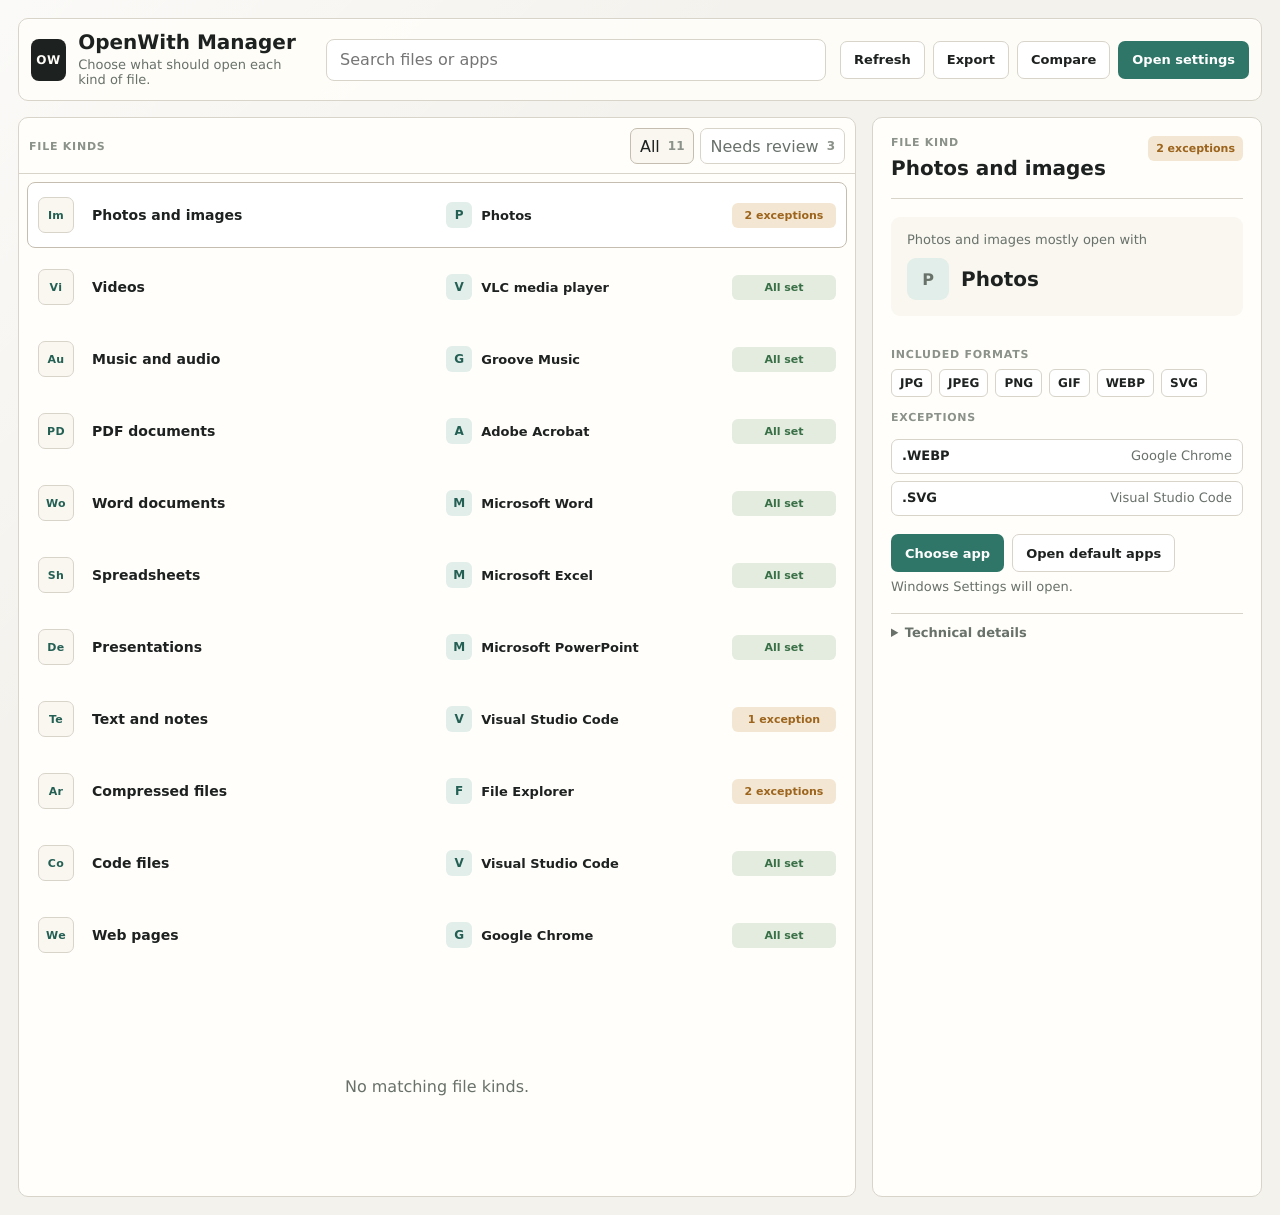
==== commit 81881d72: "Simplify file kind layout" ====
--- a/src/OpenWithManager.App/Web/index.html
+++ b/src/OpenWithManager.App/Web/index.html
@@ -33,24 +33,11 @@
       </header>
 
       <section class="workspace">
-        <aside class="rail" aria-label="Filters">
-          <div>
-            <p class="rail-label">Show</p>
-            <div id="statusFilters" class="filter-stack"></div>
-          </div>
-          <div class="summary-strip">
-            <div>
-              <strong id="totalKinds">0</strong>
-              <span>file kinds</span>
-            </div>
-            <div>
-              <strong id="needsReview">0</strong>
-              <span>need review</span>
-            </div>
-          </div>
-        </aside>
-
         <section class="kind-list" aria-label="File kinds">
+          <header class="list-head">
+            <p class="section-label">File kinds</p>
+            <div id="statusFilters" class="filter-stack" aria-label="Filter file kinds"></div>
+          </header>
           <div id="kindList"></div>
           <div id="emptyState" class="empty" hidden>No matching file kinds.</div>
         </section>
--- a/src/OpenWithManager.App/Web/styles.css
+++ b/src/OpenWithManager.App/Web/styles.css
@@ -28,7 +28,7 @@
 
 body {
   margin: 0;
-  min-width: 900px;
+  min-width: 0;
   background:
     linear-gradient(135deg, rgb(255 255 255 / .64), transparent 34rem),
     var(--bg);
@@ -66,7 +66,7 @@
 
 .command-bar {
   display: grid;
-  grid-template-columns: minmax(320px, 1fr) minmax(260px, 500px) auto;
+  grid-template-columns: minmax(0, 1fr) minmax(260px, 500px) auto;
   align-items: center;
   gap: 14px;
   border: 1px solid var(--line);
@@ -184,12 +184,11 @@
 
 .workspace {
   display: grid;
-  grid-template-columns: 190px minmax(420px, 1fr) minmax(310px, 390px);
+  grid-template-columns: minmax(420px, 1fr) minmax(310px, 390px);
   gap: 16px;
   min-height: 0;
 }
 
-.rail,
 .kind-list,
 .detail {
   min-height: 0;
@@ -199,14 +198,6 @@
   box-shadow: 0 1px 0 rgb(255 255 255 / .75) inset;
 }
 
-.rail {
-  display: flex;
-  flex-direction: column;
-  justify-content: space-between;
-  padding: 12px;
-}
-
-.rail-label,
 .section-label,
 .eyebrow {
   margin: 0 0 8px;
@@ -217,19 +208,34 @@
   text-transform: uppercase;
 }
 
+.list-head {
+  display: flex;
+  justify-content: space-between;
+  align-items: center;
+  gap: 12px;
+  border-bottom: 1px solid var(--line);
+  padding: 10px 10px 9px;
+}
+
+.list-head .section-label {
+  margin: 0;
+}
+
 .filter-stack {
-  display: grid;
-  gap: 5px;
+  display: flex;
+  flex-wrap: wrap;
+  gap: 6px;
 }
 
 .filter {
   display: flex;
+  gap: 8px;
   justify-content: space-between;
   align-items: center;
   min-height: 36px;
-  border: 1px solid transparent;
+  border: 1px solid var(--line);
   border-radius: 7px;
-  background: transparent;
+  background: #fff;
   color: var(--muted);
   padding: 0 9px;
   text-align: left;
@@ -242,8 +248,8 @@
 }
 
 .filter.active {
-  border-color: var(--line);
-  background: #fff;
+  border-color: var(--line-strong);
+  background: var(--panel-strong);
   color: var(--text);
 }
 
@@ -252,39 +258,19 @@
   font-size: 12px;
 }
 
-.summary-strip {
-  display: grid;
-  gap: 8px;
-  border-top: 1px solid var(--line);
-  padding-top: 12px;
-}
-
-.summary-strip div {
-  display: flex;
-  justify-content: space-between;
-  color: var(--muted);
-  font-size: 12px;
-}
-
-.summary-strip strong {
-  color: var(--text);
-  font-size: 18px;
-  line-height: 1;
-}
-
 .kind-list {
   overflow: auto;
+}
+
+#kindList {
+  display: grid;
+  gap: 6px;
   padding: 8px;
 }
 
-#kindList {
-  display: grid;
-  gap: 6px;
-}
-
 .kind-row {
   display: grid;
-  grid-template-columns: 42px minmax(150px, 1fr) minmax(140px, .8fr) 92px;
+  grid-template-columns: 42px minmax(150px, 1fr) minmax(140px, .8fr) 104px;
   align-items: center;
   width: 100%;
   min-height: 66px;
@@ -398,6 +384,7 @@
   justify-content: center;
   align-items: center;
   min-height: 25px;
+  white-space: nowrap;
   border-radius: 6px;
   padding: 0 8px;
   font-size: 11px;
@@ -446,7 +433,8 @@
 
 .answer p,
 .answer span,
-.note span {
+.note span,
+.settings-hint {
   margin: 0;
   color: var(--muted);
   font-size: 13px;
@@ -508,6 +496,10 @@
 .detail-actions {
   justify-content: flex-start;
   margin-top: 18px;
+}
+
+.settings-hint {
+  margin-top: 8px;
 }
 
 .technical {
@@ -661,10 +653,6 @@
 }
 
 @media (max-width: 1080px) {
-  body {
-    min-width: 760px;
-  }
-
   .command-bar {
     grid-template-columns: 1fr;
   }
@@ -672,12 +660,56 @@
   .actions {
     justify-content: flex-start;
   }
-
+}
+
+@media (max-width: 860px) {
   .workspace {
-    grid-template-columns: 160px minmax(360px, 1fr);
+    grid-template-columns: minmax(360px, 1fr);
   }
 
   .detail {
-    grid-column: 1 / -1;
-  }
-}
+    grid-column: auto;
+  }
+}
+
+@media (max-width: 720px) {
+  .shell {
+    gap: 10px;
+    padding: 10px;
+  }
+
+  .brand-mark {
+    width: 36px;
+    height: 36px;
+  }
+
+  .actions {
+    display: grid;
+    grid-template-columns: repeat(2, minmax(0, 1fr));
+  }
+
+  .workspace {
+    grid-template-columns: 1fr;
+  }
+
+  .kind-row {
+    grid-template-columns: 38px minmax(0, 1fr) auto;
+    min-height: 58px;
+  }
+
+  .kind-app {
+    display: none;
+  }
+
+  .status {
+    padding: 0 7px;
+  }
+
+  .detail {
+    padding: 14px;
+  }
+
+  .detail-head {
+    align-items: flex-start;
+  }
+}
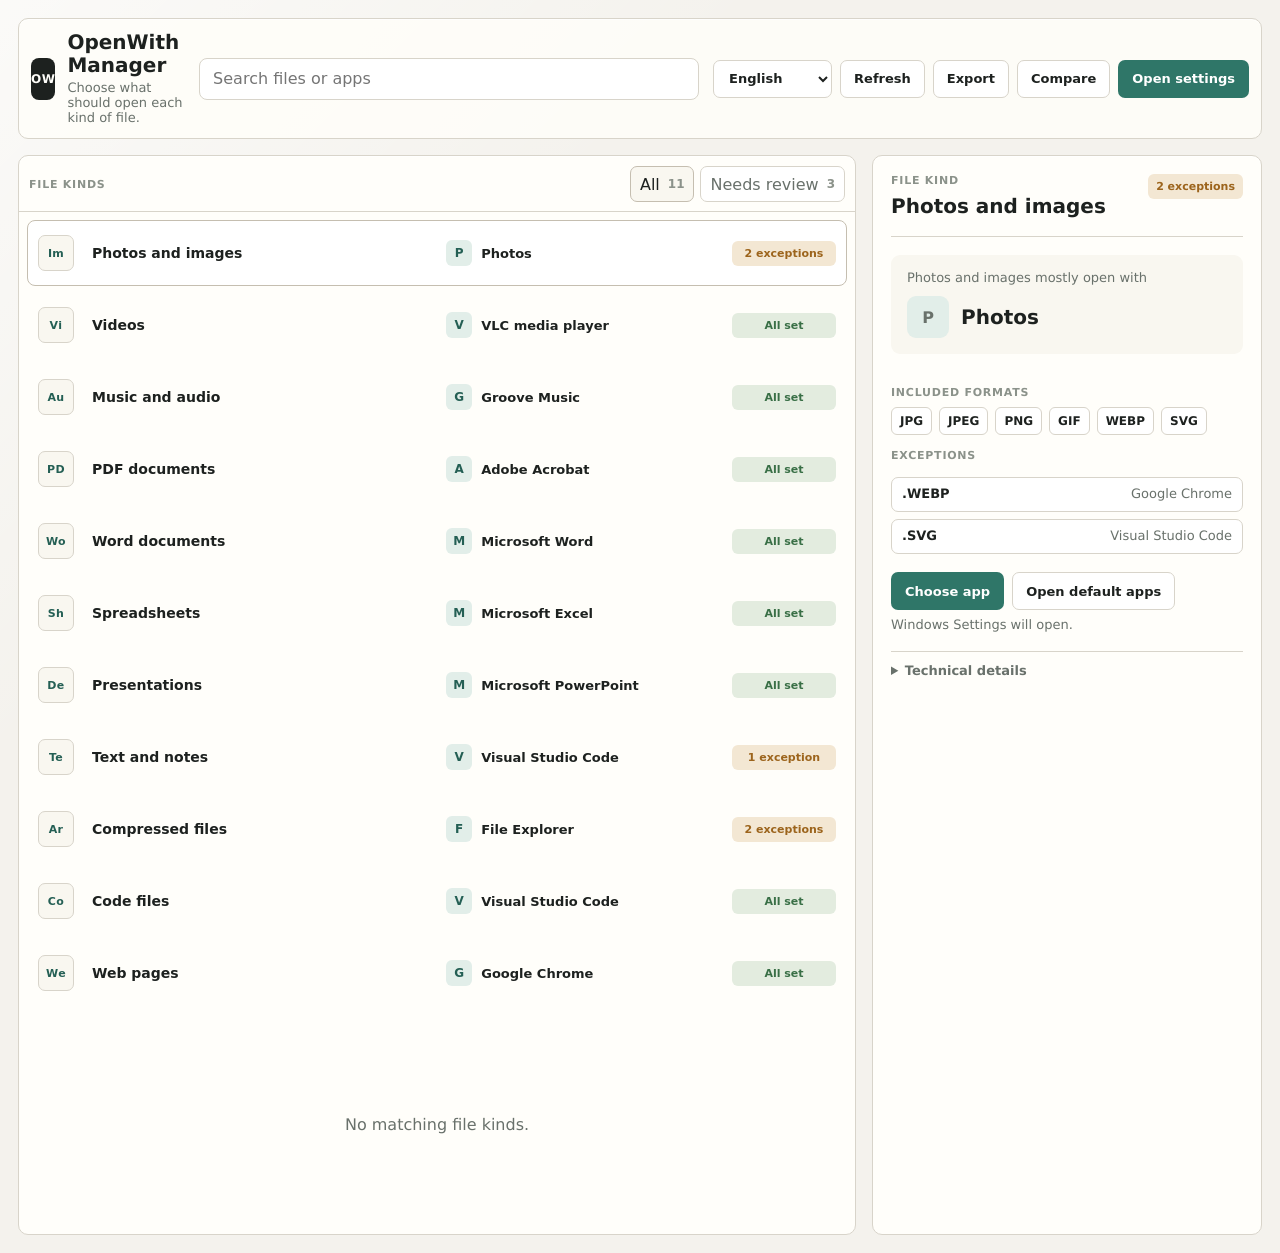
==== commit eeeb7e3c: "Add basic English and Chinese localization" ====
--- a/src/OpenWithManager.App/Web/index.html
+++ b/src/OpenWithManager.App/Web/index.html
@@ -14,8 +14,8 @@
         <div class="brand">
           <span class="brand-mark" aria-hidden="true">OW</span>
           <div>
-            <h1>OpenWith Manager</h1>
-            <p>Choose what should open each kind of file.</p>
+            <h1 id="appTitle">OpenWith Manager</h1>
+            <p id="appTagline">Choose what should open each kind of file.</p>
           </div>
         </div>
 
@@ -24,7 +24,14 @@
           <input id="searchInput" type="search" placeholder="Search files or apps" autocomplete="off" />
         </label>
 
-        <div class="actions" aria-label="Actions">
+        <div id="actions" class="actions" aria-label="Actions">
+          <label class="language-picker">
+            <span id="languageLabel" class="sr-only">Language</span>
+            <select id="languageSelect" aria-label="Language">
+              <option value="en">English</option>
+              <option value="zh-Hans">中文</option>
+            </select>
+          </label>
           <button id="refreshButton" class="button secondary" type="button">Refresh</button>
           <button id="exportButton" class="button secondary" type="button">Export</button>
           <button id="importButton" class="button secondary" type="button">Compare</button>
@@ -33,9 +40,9 @@
       </header>
 
       <section class="workspace">
-        <section class="kind-list" aria-label="File kinds">
+        <section id="kindListSection" class="kind-list" aria-label="File kinds">
           <header class="list-head">
-            <p class="section-label">File kinds</p>
+            <p id="fileKindsLabel" class="section-label">File kinds</p>
             <div id="statusFilters" class="filter-stack" aria-label="Filter file kinds"></div>
           </header>
           <div id="kindList"></div>
@@ -50,10 +57,10 @@
       <form method="dialog">
         <header class="dialog-head">
           <div>
-            <h2>Snapshot comparison</h2>
+            <h2 id="dialogTitle">Snapshot comparison</h2>
             <p id="importSummary"></p>
           </div>
-          <button value="close" class="button secondary">Close</button>
+          <button id="closeDialogButton" value="close" class="button secondary">Close</button>
         </header>
         <div class="dialog-body">
           <div id="diffRows" class="diff-list"></div>
@@ -62,6 +69,7 @@
     </dialog>
 
     <div id="toast" class="toast" hidden></div>
+    <script src="./i18n.js"></script>
     <script src="./app.js"></script>
   </body>
 </html>
--- a/src/OpenWithManager.App/Web/styles.css
+++ b/src/OpenWithManager.App/Web/styles.css
@@ -37,7 +37,8 @@
 }
 
 button,
-input {
+input,
+select {
   font: inherit;
 }
 
@@ -126,6 +127,17 @@
   transition: border-color .16s ease, box-shadow .16s ease;
 }
 
+.language-picker select {
+  min-height: 38px;
+  border: 1px solid var(--line);
+  border-radius: 7px;
+  background: #fff;
+  color: var(--text);
+  padding: 0 32px 0 11px;
+  font-size: 13px;
+  font-weight: 650;
+}
+
 .search input:focus {
   border-color: var(--accent);
   box-shadow: 0 0 0 4px rgb(47 118 104 / .14);
@@ -177,6 +189,7 @@
 
 button:focus-visible,
 input:focus-visible,
+select:focus-visible,
 summary:focus-visible {
   outline: 3px solid rgb(47 118 104 / .2);
   outline-offset: 2px;
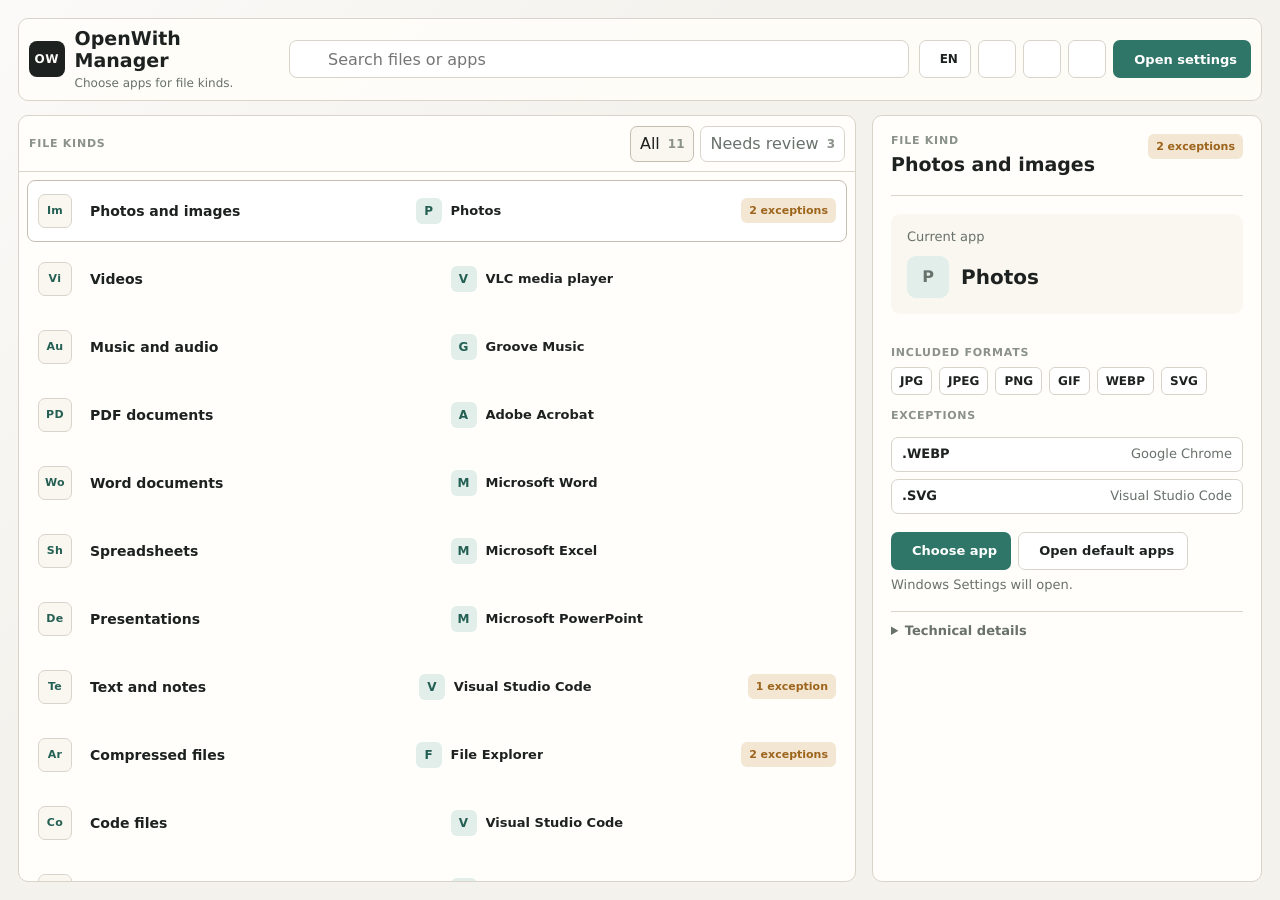
==== commit 45cb4331: "Refine toolbar icons and status emphasis" ====
--- a/src/OpenWithManager.App/Web/index.html
+++ b/src/OpenWithManager.App/Web/index.html
@@ -21,21 +21,32 @@
 
         <label class="search">
           <span class="sr-only">Search files or apps</span>
+          <i data-lucide="search" aria-hidden="true"></i>
           <input id="searchInput" type="search" placeholder="Search files or apps" autocomplete="off" />
         </label>
 
         <div id="actions" class="actions" aria-label="Actions">
-          <label class="language-picker">
+          <button id="languageButton" class="button secondary icon-button language-button" type="button">
+            <i data-lucide="languages" aria-hidden="true"></i>
             <span id="languageLabel" class="sr-only">Language</span>
-            <select id="languageSelect" aria-label="Language">
-              <option value="en">English</option>
-              <option value="zh-Hans">中文</option>
-            </select>
-          </label>
-          <button id="refreshButton" class="button secondary" type="button">Refresh</button>
-          <button id="exportButton" class="button secondary" type="button">Export</button>
-          <button id="importButton" class="button secondary" type="button">Compare</button>
-          <button id="settingsButton" class="button primary" type="button">Open settings</button>
+            <span id="languageCurrent" aria-hidden="true">EN</span>
+          </button>
+          <button id="refreshButton" class="button secondary icon-button" type="button">
+            <i data-lucide="refresh-cw" aria-hidden="true"></i>
+            <span class="button-label sr-only">Refresh</span>
+          </button>
+          <button id="exportButton" class="button secondary icon-button" type="button">
+            <i data-lucide="download" aria-hidden="true"></i>
+            <span class="button-label sr-only">Export</span>
+          </button>
+          <button id="importButton" class="button secondary icon-button" type="button">
+            <i data-lucide="git-compare-arrows" aria-hidden="true"></i>
+            <span class="button-label sr-only">Compare</span>
+          </button>
+          <button id="settingsButton" class="button primary" type="button">
+            <i data-lucide="settings" aria-hidden="true"></i>
+            <span class="button-label">Open settings</span>
+          </button>
         </div>
       </header>
 
@@ -69,6 +80,7 @@
     </dialog>
 
     <div id="toast" class="toast" hidden></div>
+    <script src="./vendor/lucide-1.23.0.min.js"></script>
     <script src="./i18n.js"></script>
     <script src="./app.js"></script>
   </body>
--- a/src/OpenWithManager.App/Web/styles.css
+++ b/src/OpenWithManager.App/Web/styles.css
@@ -29,6 +29,7 @@
 body {
   margin: 0;
   min-width: 0;
+  overflow: hidden;
   background:
     linear-gradient(135deg, rgb(255 255 255 / .64), transparent 34rem),
     var(--bg);
@@ -60,20 +61,21 @@
 
 .shell {
   display: grid;
-  gap: 16px;
-  min-height: 100vh;
+  grid-template-rows: auto minmax(0, 1fr);
+  gap: 14px;
+  height: 100dvh;
   padding: 18px;
 }
 
 .command-bar {
   display: grid;
-  grid-template-columns: minmax(0, 1fr) minmax(260px, 500px) auto;
-  align-items: center;
-  gap: 14px;
+  grid-template-columns: minmax(190px, 250px) minmax(220px, 1fr) auto;
+  align-items: center;
+  gap: 10px;
   border: 1px solid var(--line);
   border-radius: 10px;
   background: rgb(255 254 250 / .86);
-  padding: 12px;
+  padding: 10px;
   box-shadow: 0 1px 0 rgb(255 255 255 / .75) inset;
 }
 
@@ -81,13 +83,13 @@
   display: flex;
   align-items: center;
   min-width: 0;
-  gap: 12px;
+  gap: 10px;
 }
 
 .brand-mark {
   display: grid;
-  width: 42px;
-  height: 42px;
+  width: 36px;
+  height: 36px;
   place-items: center;
   border-radius: 8px;
   background: var(--text);
@@ -101,7 +103,7 @@
 .detail h2,
 .dialog-head h2 {
   margin: 0;
-  font-size: 20px;
+  font-size: 19px;
   line-height: 1.15;
   font-weight: 650;
   letter-spacing: 0;
@@ -110,32 +112,36 @@
 .brand p,
 .dialog-head p,
 .detail-empty p {
-  margin: 4px 0 0;
-  color: var(--muted);
-  font-size: 13px;
+  margin: 3px 0 0;
+  color: var(--muted);
+  font-size: 12px;
+}
+
+.search {
+  position: relative;
+}
+
+.search .lucide {
+  position: absolute;
+  left: 12px;
+  top: 50%;
+  width: 17px;
+  height: 17px;
+  color: var(--faint);
+  pointer-events: none;
+  transform: translateY(-50%);
 }
 
 .search input {
   width: 100%;
-  height: 42px;
+  height: 38px;
   border: 1px solid var(--line);
   border-radius: 8px;
   background: #fff;
   color: var(--text);
-  padding: 0 13px;
+  padding: 0 13px 0 38px;
   outline: none;
   transition: border-color .16s ease, box-shadow .16s ease;
-}
-
-.language-picker select {
-  min-height: 38px;
-  border: 1px solid var(--line);
-  border-radius: 7px;
-  background: #fff;
-  color: var(--text);
-  padding: 0 32px 0 11px;
-  font-size: 13px;
-  font-weight: 650;
 }
 
 .search input:focus {
@@ -146,12 +152,16 @@
 .actions,
 .detail-actions {
   display: flex;
-  flex-wrap: wrap;
+  flex-wrap: nowrap;
   justify-content: flex-end;
-  gap: 8px;
+  gap: 7px;
 }
 
 .button {
+  display: inline-flex;
+  align-items: center;
+  justify-content: center;
+  gap: 7px;
   min-height: 38px;
   border-radius: 7px;
   padding: 0 13px;
@@ -161,6 +171,29 @@
   transition: transform .14s ease, background .14s ease, border-color .14s ease;
 }
 
+.button .lucide {
+  width: 16px;
+  height: 16px;
+  flex: 0 0 auto;
+}
+
+.icon-button {
+  width: 38px;
+  padding: 0;
+}
+
+.language-button {
+  width: auto;
+  min-width: 52px;
+  padding: 0 10px;
+  color: var(--muted);
+}
+
+.language-button #languageCurrent {
+  font-size: 12px;
+  font-weight: 750;
+}
+
 .button:active,
 .filter:active,
 .kind-row:active {
@@ -197,7 +230,7 @@
 
 .workspace {
   display: grid;
-  grid-template-columns: minmax(420px, 1fr) minmax(310px, 390px);
+  grid-template-columns: minmax(420px, 1fr) minmax(300px, 390px);
   gap: 16px;
   min-height: 0;
 }
@@ -272,7 +305,7 @@
 }
 
 .kind-list {
-  overflow: auto;
+  overflow: hidden auto;
 }
 
 #kindList {
@@ -283,11 +316,11 @@
 
 .kind-row {
   display: grid;
-  grid-template-columns: 42px minmax(150px, 1fr) minmax(140px, .8fr) 104px;
+  grid-template-columns: 42px minmax(116px, 1fr) minmax(0, 1fr) max-content;
   align-items: center;
   width: 100%;
-  min-height: 66px;
-  gap: 12px;
+  min-height: 62px;
+  gap: 10px;
   border: 1px solid transparent;
   border-radius: 8px;
   background: transparent;
@@ -308,8 +341,8 @@
 
 .kind-icon {
   display: grid;
-  width: 36px;
-  height: 36px;
+  width: 34px;
+  height: 34px;
   place-items: center;
   border: 1px solid var(--line);
   border-radius: 7px;
@@ -396,6 +429,7 @@
   display: inline-flex;
   justify-content: center;
   align-items: center;
+  gap: 5px;
   min-height: 25px;
   white-space: nowrap;
   border-radius: 6px;
@@ -404,6 +438,11 @@
   font-weight: 700;
 }
 
+.status .lucide {
+  width: 14px;
+  height: 14px;
+}
+
 .status.mixed {
   background: var(--warn-soft);
   color: var(--warn);
@@ -415,8 +454,16 @@
 }
 
 .status.consistent {
-  background: var(--ok-soft);
-  color: var(--ok);
+  background: transparent;
+  color: var(--muted);
+  font-weight: 650;
+}
+
+.status-icon {
+  min-width: 25px;
+  padding: 0;
+  color: var(--faint);
+  opacity: .7;
 }
 
 .detail {
@@ -437,7 +484,7 @@
 
 .answer {
   display: grid;
-  gap: 10px;
+  gap: 11px;
   margin: 18px 0;
   padding: 16px;
   border-radius: 9px;
@@ -508,6 +555,7 @@
 
 .detail-actions {
   justify-content: flex-start;
+  flex-wrap: wrap;
   margin-top: 18px;
 }
 
@@ -667,15 +715,23 @@
 
 @media (max-width: 1080px) {
   .command-bar {
+    grid-template-columns: minmax(170px, 230px) minmax(220px, 1fr) auto;
+  }
+
+  .actions {
+    justify-content: flex-end;
+  }
+}
+
+@media (max-width: 860px) {
+  .command-bar {
     grid-template-columns: 1fr;
   }
 
   .actions {
     justify-content: flex-start;
   }
-}
-
-@media (max-width: 860px) {
+
   .workspace {
     grid-template-columns: minmax(360px, 1fr);
   }
@@ -697,8 +753,7 @@
   }
 
   .actions {
-    display: grid;
-    grid-template-columns: repeat(2, minmax(0, 1fr));
+    display: flex;
   }
 
   .workspace {
